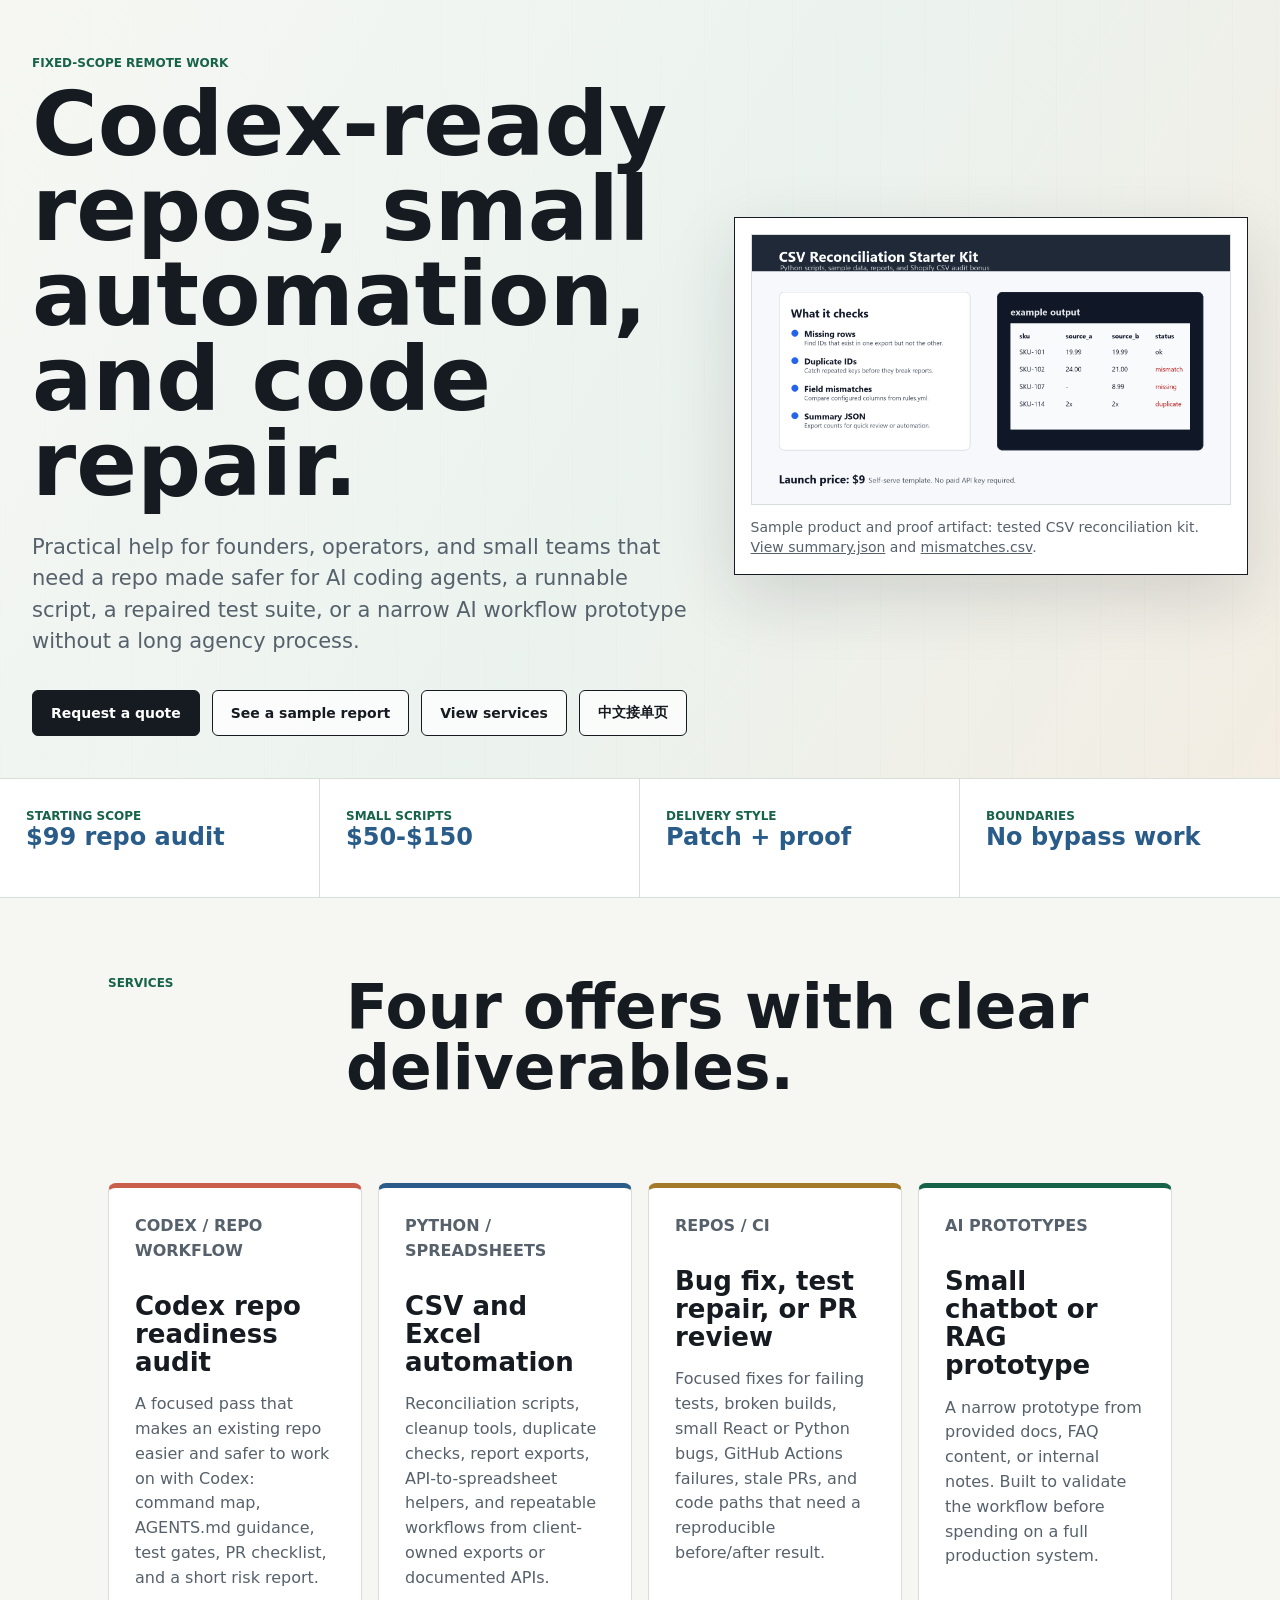
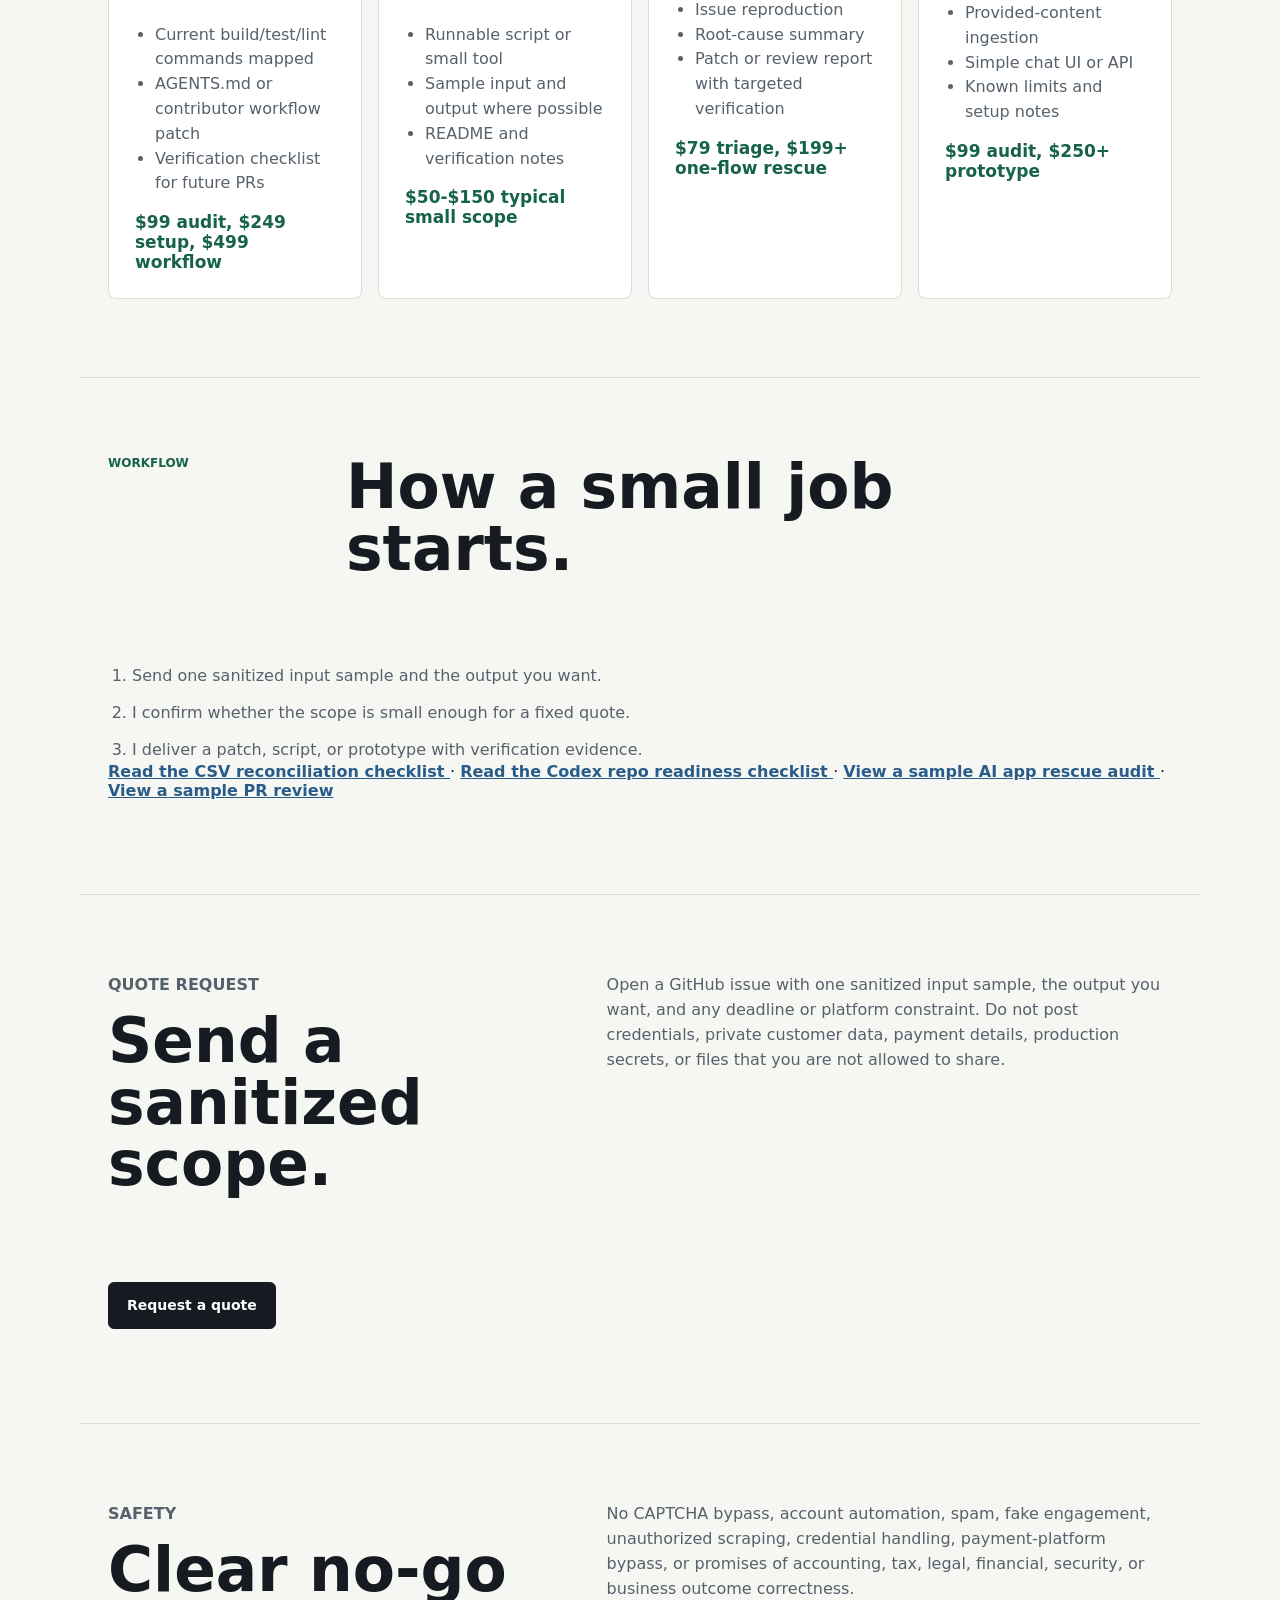
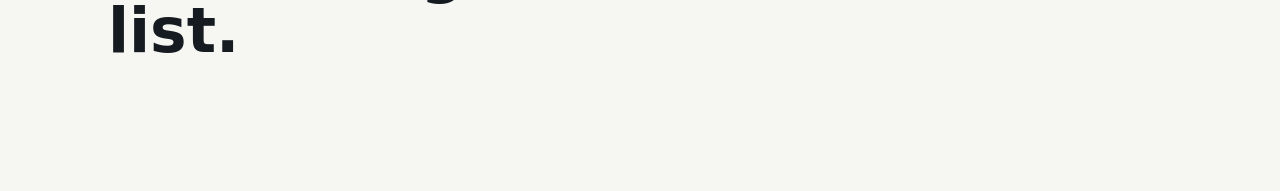
==== index.html @ 43c3c356 "Open a Chinese intake path for service leads Add a Chinese landing page that turns V2EX/Eleduck/Lear" ====
<!doctype html>
<html lang="en">
  <head>
    <meta charset="utf-8">
    <meta name="viewport" content="width=device-width, initial-scale=1">
    <title>Codex Repo Rescue, Python Automation, and Code Repair Services</title>
    <meta
      name="description"
      content="Fixed-scope Codex repo rescue, AGENTS.md setup, Python automation, bug fixes, test repair, and small AI workflow prototypes."
    >
    <meta name="robots" content="index,follow">
    <link rel="canonical" href="https://xyjk0511.github.io/codex-services-portfolio/">
    <meta property="og:title" content="Codex Repo Rescue and Code Repair Work">
    <meta property="og:description" content="Fixed-scope Codex workflow setup, CSV automation, bug fixes, test repair, and small AI workflow prototypes with clear verification evidence.">
    <meta property="og:type" content="website">
    <meta property="og:url" content="https://xyjk0511.github.io/codex-services-portfolio/">
    <meta property="og:image" content="https://xyjk0511.github.io/codex-services-portfolio/assets/csv-kit-cover-1600x900.png">
    <meta name="twitter:card" content="summary_large_image">
    <meta name="twitter:title" content="Codex Repo Rescue, Python Automation, and Code Repair Services">
    <meta name="twitter:description" content="Fixed-scope Codex workflow setup, CSV automation, bug fixes, test repair, and small AI workflow prototypes with clear verification evidence.">
    <meta name="twitter:image" content="https://xyjk0511.github.io/codex-services-portfolio/assets/csv-kit-cover-1600x900.png">
    <link rel="stylesheet" href="styles.css">
    <script type="application/ld+json">
      {
        "@context": "https://schema.org",
        "@type": "ProfessionalService",
        "name": "Codex Repo Rescue and Code Repair Work",
        "url": "https://xyjk0511.github.io/codex-services-portfolio/",
        "description": "Fixed-scope Codex repo rescue, AGENTS.md setup, Python automation, bug fixes, test repair, and small AI workflow prototypes.",
        "areaServed": "Remote",
        "sameAs": [
          "https://github.com/xyjk0511/codex-services-portfolio"
        ],
        "offers": [
          {
            "@type": "Offer",
            "name": "Codex repo readiness audit",
            "priceCurrency": "USD",
            "priceSpecification": {
              "@type": "PriceSpecification",
              "minPrice": 99,
              "maxPrice": 499,
              "priceCurrency": "USD"
            }
          },
          {
            "@type": "Offer",
            "name": "CSV and Excel automation",
            "priceCurrency": "USD",
            "priceSpecification": {
              "@type": "PriceSpecification",
              "minPrice": 50,
              "maxPrice": 150,
              "priceCurrency": "USD"
            }
          },
          {
            "@type": "Offer",
            "name": "Bug fix and test repair",
            "priceCurrency": "USD",
            "priceSpecification": {
              "@type": "PriceSpecification",
              "minPrice": 25,
              "maxPrice": 250,
              "priceCurrency": "USD"
            }
          }
        ]
      }
    </script>
  </head>
  <body>
    <main>
      <section class="hero" aria-labelledby="page-title">
        <div class="hero-copy">
          <p class="eyebrow">Fixed-scope remote work</p>
          <h1 id="page-title">Codex-ready repos, small automation, and code repair.</h1>
          <p class="lede">
            Practical help for founders, operators, and small teams that need
            a repo made safer for AI coding agents, a runnable script, a
            repaired test suite, or a narrow AI workflow prototype without a
            long agency process.
          </p>
          <div class="actions" aria-label="Primary actions">
            <a class="button primary" href="https://github.com/xyjk0511/codex-services-portfolio/issues/new?template=service-request.yml">Request a quote</a>
            <a class="button secondary" href="cases/ai-app-rescue-sample-report.html">See a sample report</a>
            <a class="button secondary" href="#services">View services</a>
            <a class="button secondary" href="zh-cn.html">中文接单页</a>
          </div>
        </div>
        <figure class="hero-proof">
          <img
            src="assets/csv-kit-cover-1600x900.png"
            alt="CSV Reconciliation Starter Kit preview"
          >
          <figcaption>
            Sample product and proof artifact: tested CSV reconciliation kit.
            <a href="csv-kit/sample-output/summary.json">View summary.json</a>
            and
            <a href="csv-kit/sample-output/mismatches.csv">mismatches.csv</a>.
          </figcaption>
        </figure>
      </section>

      <section class="proof-strip" aria-label="Working boundaries">
        <div>
          <span>Starting scope</span>
          <strong>$99 repo audit</strong>
        </div>
        <div>
          <span>Small scripts</span>
          <strong>$50-$150</strong>
        </div>
        <div>
          <span>Delivery style</span>
          <strong>Patch + proof</strong>
        </div>
        <div>
          <span>Boundaries</span>
          <strong>No bypass work</strong>
        </div>
      </section>

      <section id="services" class="service-section" aria-labelledby="services-title">
        <div class="section-heading">
          <p class="eyebrow">Services</p>
          <h2 id="services-title">Four offers with clear deliverables.</h2>
        </div>
        <div class="service-grid">
          <article class="service-card">
            <p class="tag">Codex / repo workflow</p>
            <h3>Codex repo readiness audit</h3>
            <p>
              A focused pass that makes an existing repo easier and safer to
              work on with Codex: command map, AGENTS.md guidance, test gates,
              PR checklist, and a short risk report.
            </p>
            <ul>
              <li>Current build/test/lint commands mapped</li>
              <li>AGENTS.md or contributor workflow patch</li>
              <li>Verification checklist for future PRs</li>
            </ul>
            <strong class="price">$99 audit, $249 setup, $499 workflow</strong>
          </article>

          <article class="service-card">
            <p class="tag">Python / spreadsheets</p>
            <h3>CSV and Excel automation</h3>
            <p>
              Reconciliation scripts, cleanup tools, duplicate checks, report
              exports, API-to-spreadsheet helpers, and repeatable workflows from
              client-owned exports or documented APIs.
            </p>
            <ul>
              <li>Runnable script or small tool</li>
              <li>Sample input and output where possible</li>
              <li>README and verification notes</li>
            </ul>
            <strong class="price">$50-$150 typical small scope</strong>
          </article>

          <article class="service-card">
            <p class="tag">Repos / CI</p>
            <h3>Bug fix, test repair, or PR review</h3>
            <p>
              Focused fixes for failing tests, broken builds, small React or
              Python bugs, GitHub Actions failures, stale PRs, and code paths
              that need a reproducible before/after result.
            </p>
            <ul>
              <li>Issue reproduction</li>
              <li>Root-cause summary</li>
              <li>Patch or review report with targeted verification</li>
            </ul>
            <strong class="price">$79 triage, $199+ one-flow rescue</strong>
          </article>

          <article class="service-card">
            <p class="tag">AI prototypes</p>
            <h3>Small chatbot or RAG prototype</h3>
            <p>
              A narrow prototype from provided docs, FAQ content, or internal
              notes. Built to validate the workflow before spending on a full
              production system.
            </p>
            <ul>
              <li>Provided-content ingestion</li>
              <li>Simple chat UI or API</li>
              <li>Known limits and setup notes</li>
            </ul>
            <strong class="price">$99 audit, $250+ prototype</strong>
          </article>
        </div>
      </section>

      <section class="workflow" aria-labelledby="workflow-title">
        <div class="section-heading">
          <p class="eyebrow">Workflow</p>
          <h2 id="workflow-title">How a small job starts.</h2>
        </div>
        <ol>
          <li>Send one sanitized input sample and the output you want.</li>
          <li>I confirm whether the scope is small enough for a fixed quote.</li>
          <li>I deliver a patch, script, or prototype with verification evidence.</li>
        </ol>
        <p>
          <a class="text-link" href="guides/csv-reconciliation-checklist.html">
            Read the CSV reconciliation checklist
          </a>
          <span aria-hidden="true"> · </span>
          <a class="text-link" href="guides/codex-repo-readiness-checklist.html">
            Read the Codex repo readiness checklist
          </a>
          <span aria-hidden="true"> · </span>
          <a class="text-link" href="cases/ai-app-rescue-sample-report.html">
            View a sample AI app rescue audit
          </a>
          <span aria-hidden="true"> · </span>
          <a class="text-link" href="cases/pr-review-sample.html">
            View a sample PR review
          </a>
        </p>
      </section>

      <section class="boundaries" aria-labelledby="quote-title">
        <div>
          <p class="eyebrow">Quote request</p>
          <h2 id="quote-title">Send a sanitized scope.</h2>
        </div>
        <p>
          Open a GitHub issue with one sanitized input sample, the output you
          want, and any deadline or platform constraint. Do not post credentials,
          private customer data, payment details, production secrets, or files
          that you are not allowed to share.
        </p>
        <p>
          <a class="button primary" href="https://github.com/xyjk0511/codex-services-portfolio/issues/new?template=service-request.yml">Request a quote</a>
        </p>
      </section>

      <section class="boundaries" aria-labelledby="boundaries-title">
        <div>
          <p class="eyebrow">Safety</p>
          <h2 id="boundaries-title">Clear no-go list.</h2>
        </div>
        <p>
          No CAPTCHA bypass, account automation, spam, fake engagement,
          unauthorized scraping, credential handling, payment-platform bypass,
          or promises of accounting, tax, legal, financial, security, or
          business outcome correctness.
        </p>
      </section>
    </main>
  </body>
</html>
---- styles.css ----
:root {
  color-scheme: light;
  --ink: #151b20;
  --muted: #56616b;
  --paper: #f6f7f3;
  --panel: #ffffff;
  --line: #d8ded9;
  --green: #17634a;
  --blue: #295c89;
  --coral: #c95f4a;
  --gold: #a47a28;
  --shadow: 0 22px 64px rgba(21, 27, 32, 0.14);
}

* {
  box-sizing: border-box;
}

html {
  background: var(--paper);
  color: var(--ink);
  font-family: Inter, ui-sans-serif, system-ui, -apple-system, BlinkMacSystemFont, "Segoe UI", sans-serif;
}

body {
  margin: 0;
}

a {
  color: inherit;
}

main {
  min-height: 100vh;
}

.hero {
  min-height: 82vh;
  display: grid;
  grid-template-columns: minmax(0, 1fr) minmax(320px, 0.78fr);
  gap: 42px;
  align-items: center;
  padding: 56px 32px 42px;
  background:
    linear-gradient(120deg, rgba(246, 247, 243, 0.98), rgba(233, 242, 238, 0.82) 52%, rgba(241, 231, 217, 0.64)),
    repeating-linear-gradient(90deg, rgba(21, 27, 32, 0.05) 0 1px, transparent 1px 44px);
  border-bottom: 1px solid var(--line);
}

.hero-copy,
.hero-proof,
.service-section,
.workflow,
.boundaries {
  width: min(1120px, 100%);
}

.eyebrow,
.tag,
.proof-strip span {
  margin: 0 0 12px;
  color: var(--green);
  font-size: 12px;
  font-weight: 700;
  letter-spacing: 0;
  text-transform: uppercase;
}

h1,
h2,
h3,
p {
  margin-top: 0;
}

h1 {
  max-width: 820px;
  margin-bottom: 24px;
  font-size: clamp(48px, 7vw, 96px);
  line-height: 0.95;
  letter-spacing: 0;
}

.lede {
  max-width: 740px;
  color: var(--muted);
  font-size: 21px;
  line-height: 1.5;
}

.actions {
  display: flex;
  flex-wrap: wrap;
  gap: 12px;
  margin-top: 32px;
}

.button {
  min-height: 46px;
  display: inline-flex;
  align-items: center;
  justify-content: center;
  padding: 12px 18px;
  border: 1px solid var(--ink);
  border-radius: 6px;
  font-size: 14px;
  font-weight: 700;
  text-decoration: none;
}

.button.primary {
  background: var(--ink);
  color: #fff;
}

.button.secondary {
  background: rgba(255, 255, 255, 0.76);
}

.hero-proof {
  margin: 0;
  padding: 16px;
  background: var(--panel);
  border: 1px solid var(--ink);
  box-shadow: var(--shadow);
}

.hero-proof img {
  width: 100%;
  display: block;
  border: 1px solid var(--line);
}

.hero-proof figcaption {
  margin-top: 12px;
  color: var(--muted);
  font-size: 14px;
  line-height: 1.45;
}

.proof-strip {
  display: grid;
  grid-template-columns: repeat(4, 1fr);
  border-bottom: 1px solid var(--line);
  background: var(--panel);
}

.proof-strip div {
  min-height: 118px;
  padding: 26px;
  border-right: 1px solid var(--line);
}

.proof-strip div:last-child {
  border-right: 0;
}

.proof-strip strong {
  display: block;
  color: var(--blue);
  font-size: 24px;
  line-height: 1.1;
}

.service-section,
.workflow,
.boundaries {
  margin: 0 auto;
  padding: 78px 28px;
}

.section-heading {
  display: grid;
  grid-template-columns: 210px minmax(0, 1fr);
  gap: 28px;
  align-items: start;
  margin-bottom: 34px;
}

h2 {
  max-width: 760px;
  font-size: clamp(34px, 4.8vw, 62px);
  line-height: 1;
  letter-spacing: 0;
}

.service-grid {
  display: grid;
  grid-template-columns: repeat(4, 1fr);
  gap: 16px;
}

.service-card {
  min-height: 430px;
  display: grid;
  align-content: start;
  gap: 16px;
  padding: 26px;
  background: var(--panel);
  border: 1px solid var(--line);
  border-top: 5px solid var(--coral);
  border-radius: 8px;
}

.service-card:nth-child(2) {
  border-top-color: var(--blue);
}

.service-card:nth-child(3) {
  border-top-color: var(--gold);
}

.service-card:nth-child(4) {
  border-top-color: var(--green);
}

.service-card h3 {
  margin-bottom: 0;
  font-size: 26px;
  line-height: 1.08;
}

.service-card p,
.boundaries p,
.workflow li {
  color: var(--muted);
  font-size: 16px;
  line-height: 1.55;
}

.service-card ul {
  margin: 0;
  padding-left: 20px;
  color: var(--muted);
  line-height: 1.55;
}

.price {
  align-self: end;
  color: var(--green);
  font-size: 17px;
}

.workflow {
  border-top: 1px solid var(--line);
}

.workflow ol {
  margin: 0;
  padding-left: 24px;
}

.workflow li + li {
  margin-top: 12px;
}

.text-link {
  color: var(--blue);
  font-weight: 700;
}

.boundaries {
  display: grid;
  grid-template-columns: 0.9fr 1.1fr;
  gap: 36px;
  border-top: 1px solid var(--line);
}

.article-page {
  width: min(880px, 100%);
  margin: 0 auto;
  padding: 64px 28px 82px;
}

.article-page h1 {
  max-width: 860px;
  margin: 18px 0 24px;
  font-size: clamp(44px, 6vw, 78px);
}

.article-page section {
  padding: 38px 0;
  border-top: 1px solid var(--line);
}

.article-page h2 {
  max-width: 760px;
  font-size: clamp(28px, 3.6vw, 46px);
}

.article-page p,
.article-list {
  color: var(--muted);
  font-size: 17px;
  line-height: 1.6;
}

.article-list {
  margin: 0;
  padding-left: 22px;
}

.article-page pre {
  overflow-x: auto;
  padding: 22px;
  background: var(--ink);
  color: #fff;
  border-radius: 8px;
  line-height: 1.55;
}

.article-cta {
  display: flex;
  flex-wrap: wrap;
  gap: 14px;
  align-items: center;
}

.article-cta h2,
.article-cta p {
  width: 100%;
}

.report-grid {
  display: grid;
  grid-template-columns: repeat(2, 1fr);
  gap: 14px;
  margin: 0;
}

.report-grid div,
.finding-list article {
  padding: 22px;
  background: var(--panel);
  border: 1px solid var(--line);
  border-radius: 8px;
}

.report-grid dt {
  margin-bottom: 8px;
  color: var(--green);
  font-size: 12px;
  font-weight: 700;
  letter-spacing: 0;
  text-transform: uppercase;
}

.report-grid dd {
  margin: 0;
  color: var(--muted);
  font-size: 16px;
  line-height: 1.5;
}

.finding-list {
  display: grid;
  gap: 14px;
}

.finding-list h3 {
  margin-bottom: 10px;
  font-size: 24px;
  line-height: 1.12;
}

.severity {
  display: inline-flex;
  margin-bottom: 12px;
  padding: 5px 9px;
  border-radius: 6px;
  color: #fff;
  font-size: 12px;
  font-weight: 700;
  text-transform: uppercase;
}

.severity.high {
  background: var(--coral);
}

.severity.medium {
  background: var(--gold);
}

@media (max-width: 860px) {
  .hero,
  .section-heading,
  .boundaries {
    grid-template-columns: 1fr;
  }

  .hero {
    min-height: auto;
    padding: 34px 18px;
  }

  h1 {
    font-size: clamp(44px, 16vw, 68px);
  }

  .proof-strip,
  .service-grid,
  .report-grid {
    grid-template-columns: 1fr;
  }

  .proof-strip div {
    border-right: 0;
    border-bottom: 1px solid var(--line);
  }

  .service-section,
  .workflow,
  .boundaries {
    padding: 54px 18px;
  }
}
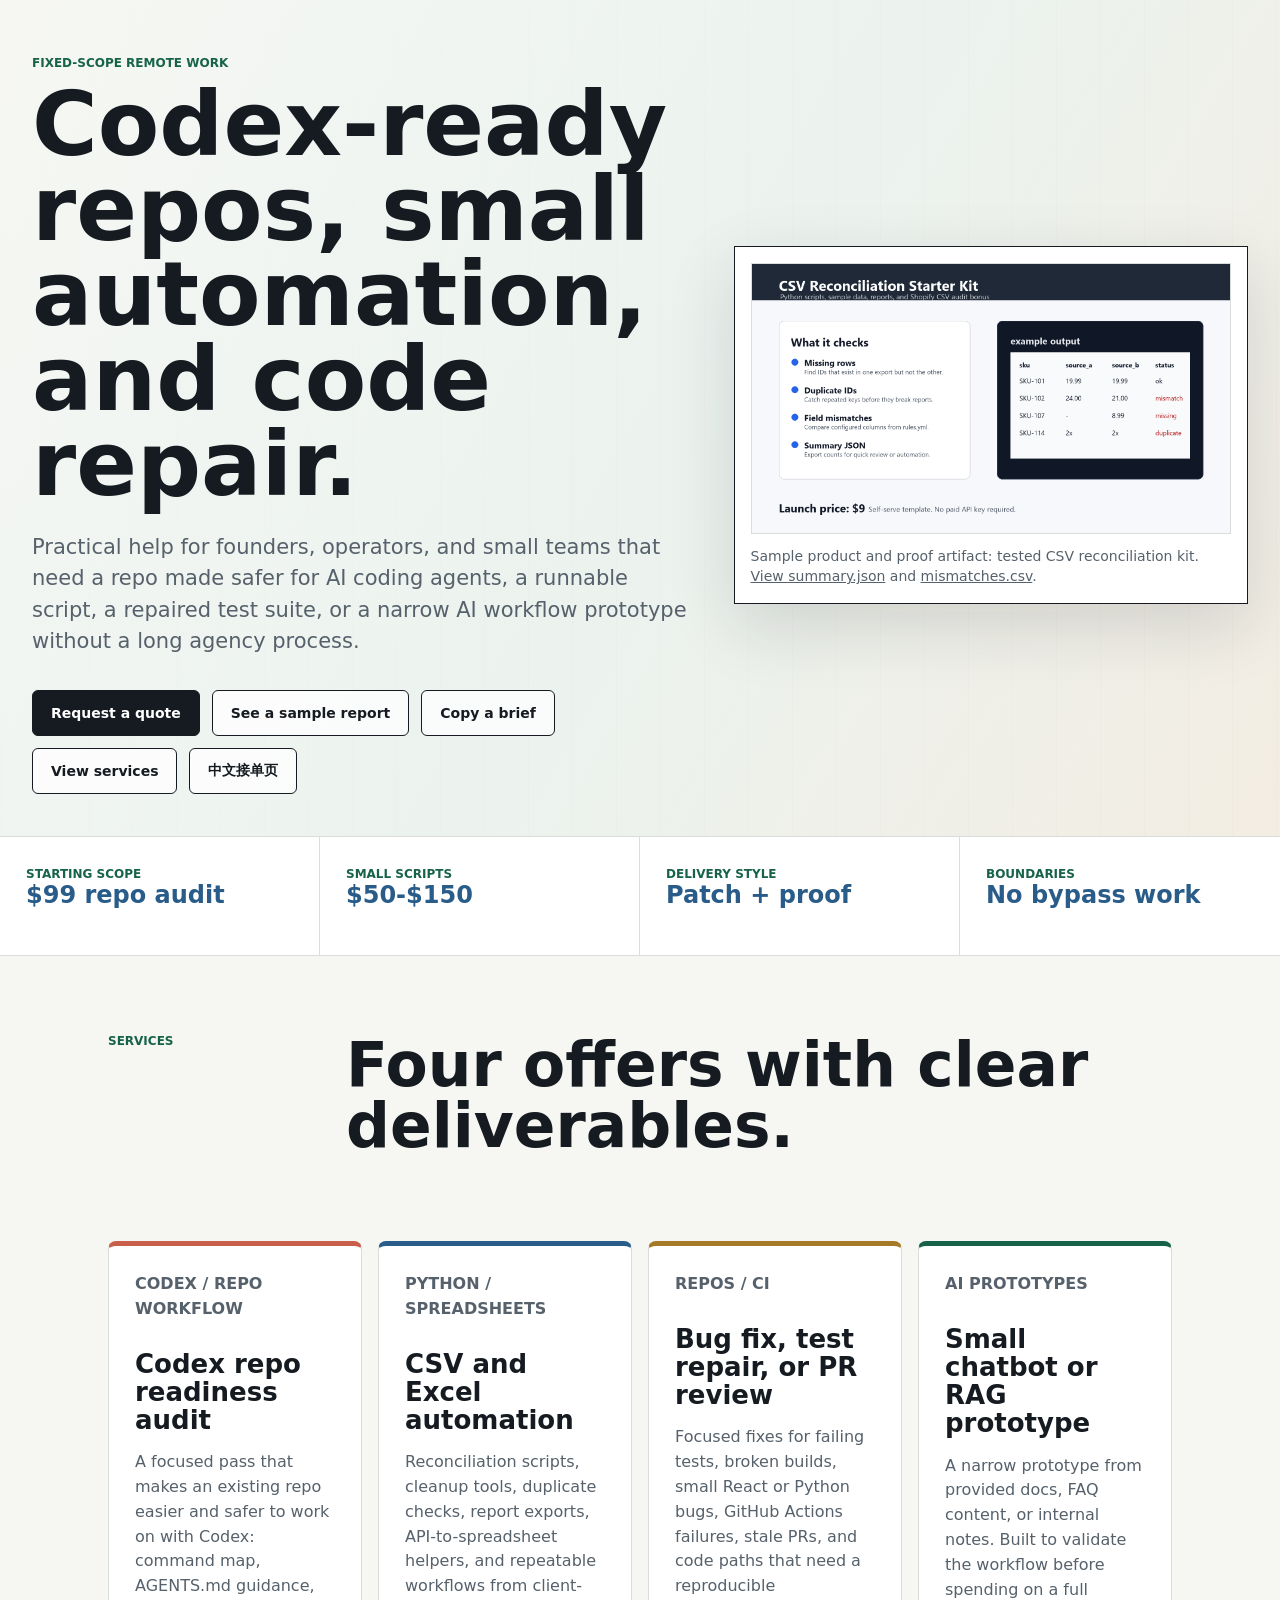
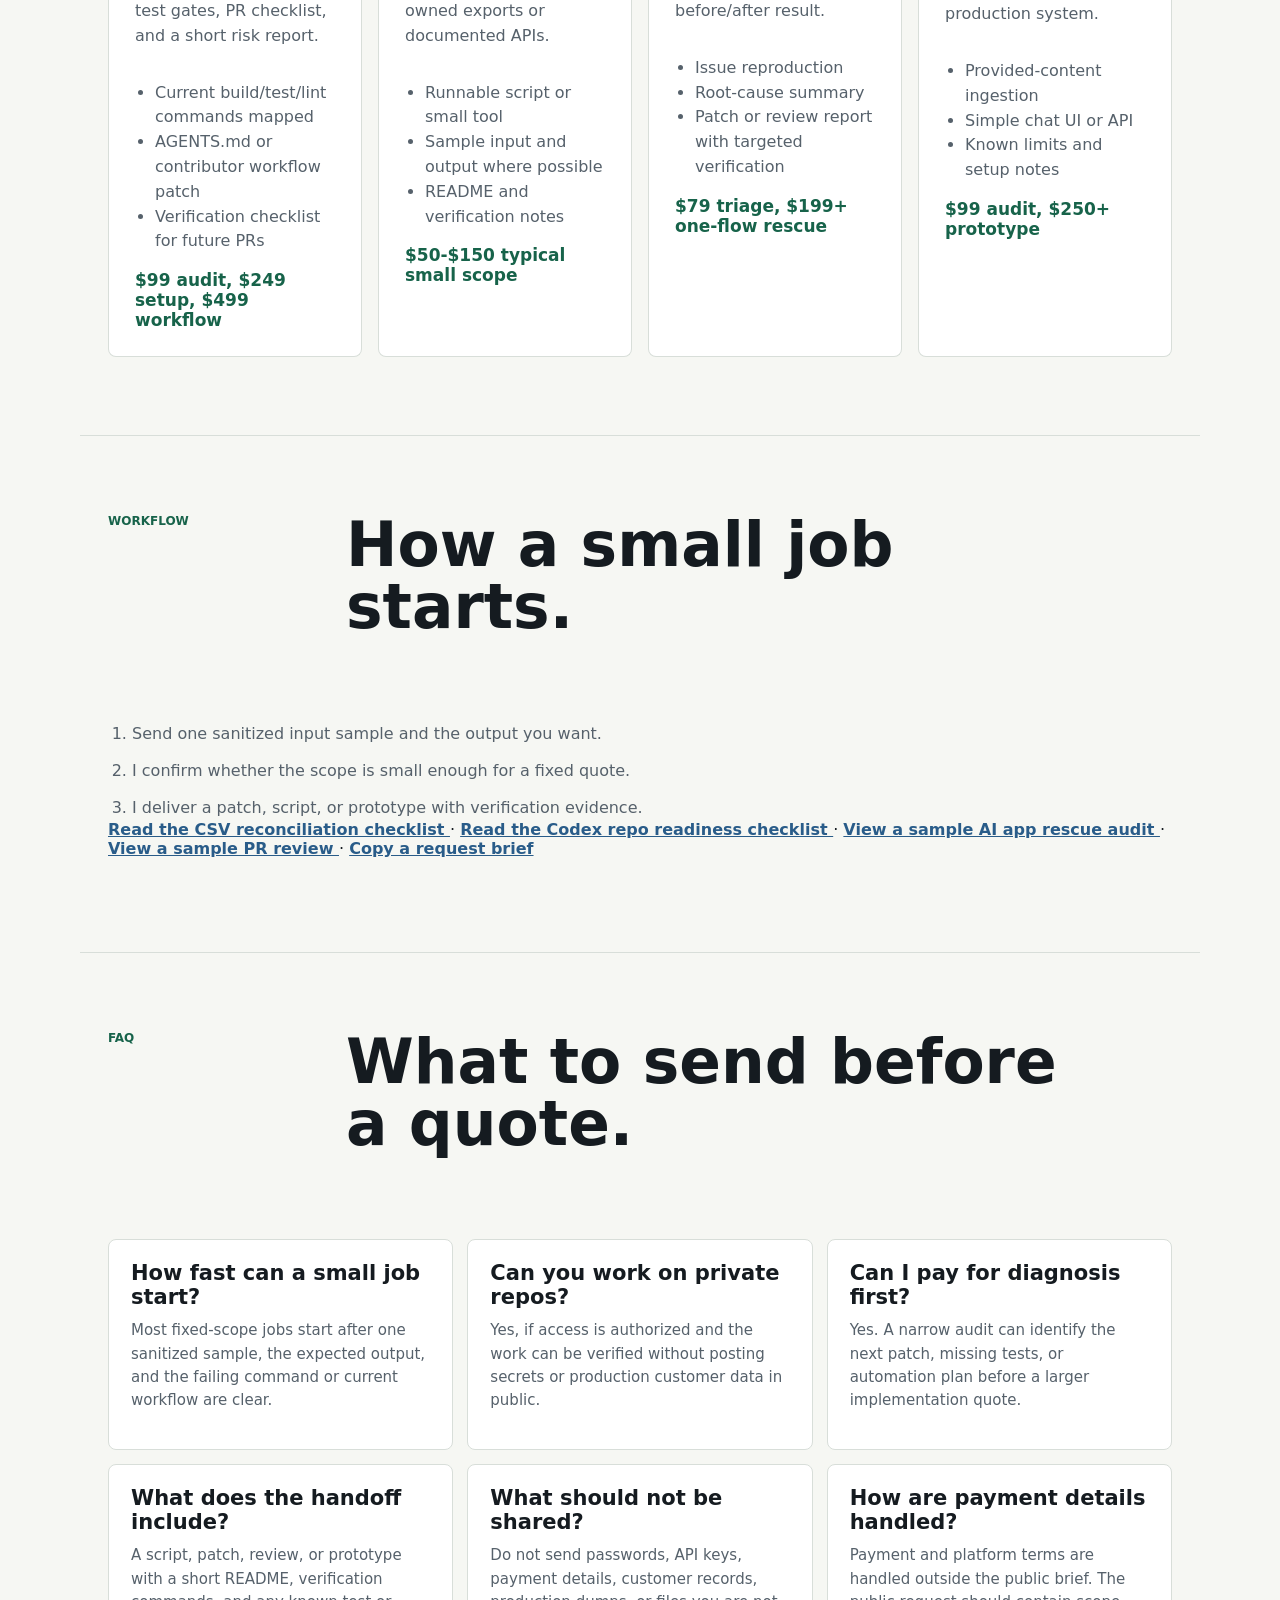
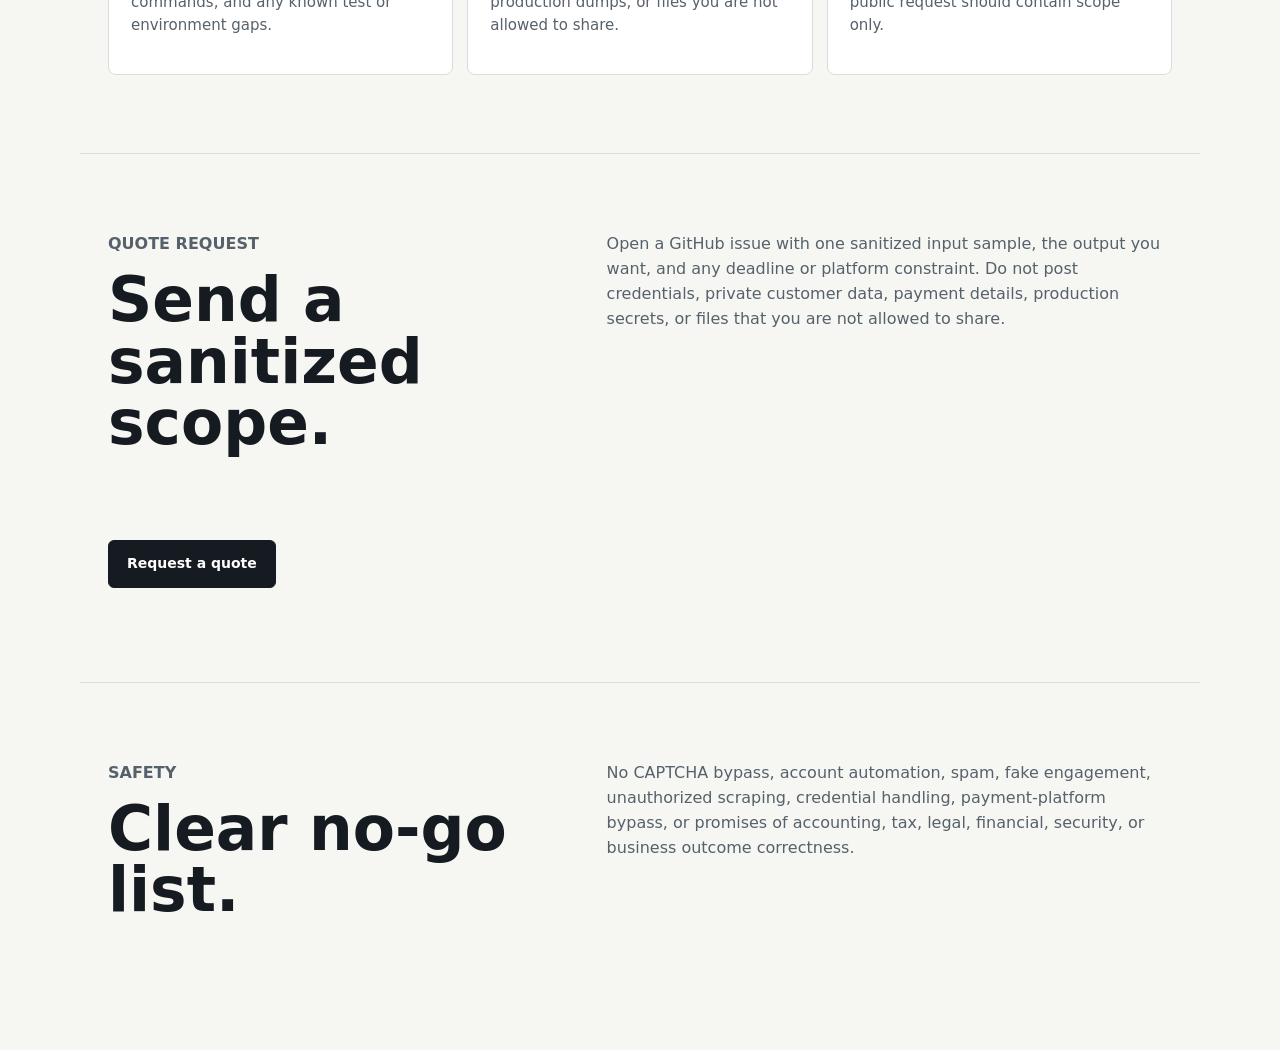
==== commit 6252cf81: "Reduce quote friction with briefs and FAQ Constraint: public intake must stay sanitized and structur" ====
--- a/index.html
+++ b/index.html
@@ -84,6 +84,7 @@
           <div class="actions" aria-label="Primary actions">
             <a class="button primary" href="https://github.com/xyjk0511/codex-services-portfolio/issues/new?template=service-request.yml">Request a quote</a>
             <a class="button secondary" href="cases/ai-app-rescue-sample-report.html">See a sample report</a>
+            <a class="button secondary" href="examples/request-briefs.html">Copy a brief</a>
             <a class="button secondary" href="#services">View services</a>
             <a class="button secondary" href="zh-cn.html">中文接单页</a>
           </div>
@@ -219,7 +220,44 @@
           <a class="text-link" href="cases/pr-review-sample.html">
             View a sample PR review
           </a>
-        </p>
+          <span aria-hidden="true"> · </span>
+          <a class="text-link" href="examples/request-briefs.html">
+            Copy a request brief
+          </a>
+        </p>
+      </section>
+
+      <section class="faq-section" aria-labelledby="faq-title">
+        <div class="section-heading">
+          <p class="eyebrow">FAQ</p>
+          <h2 id="faq-title">What to send before a quote.</h2>
+        </div>
+        <div class="faq-grid">
+          <article>
+            <h3>How fast can a small job start?</h3>
+            <p>Most fixed-scope jobs start after one sanitized sample, the expected output, and the failing command or current workflow are clear.</p>
+          </article>
+          <article>
+            <h3>Can you work on private repos?</h3>
+            <p>Yes, if access is authorized and the work can be verified without posting secrets or production customer data in public.</p>
+          </article>
+          <article>
+            <h3>Can I pay for diagnosis first?</h3>
+            <p>Yes. A narrow audit can identify the next patch, missing tests, or automation plan before a larger implementation quote.</p>
+          </article>
+          <article>
+            <h3>What does the handoff include?</h3>
+            <p>A script, patch, review, or prototype with a short README, verification commands, and any known test or environment gaps.</p>
+          </article>
+          <article>
+            <h3>What should not be shared?</h3>
+            <p>Do not send passwords, API keys, payment details, customer records, production dumps, or files you are not allowed to share.</p>
+          </article>
+          <article>
+            <h3>How are payment details handled?</h3>
+            <p>Payment and platform terms are handled outside the public brief. The public request should contain scope only.</p>
+          </article>
+        </div>
       </section>
 
       <section class="boundaries" aria-labelledby="quote-title">
--- a/styles.css
+++ b/styles.css
@@ -259,6 +259,39 @@
   font-weight: 700;
 }
 
+.faq-section {
+  width: min(1120px, 100%);
+  margin: 0 auto;
+  padding: 78px 28px;
+  border-top: 1px solid var(--line);
+}
+
+.faq-grid {
+  display: grid;
+  grid-template-columns: repeat(3, 1fr);
+  gap: 14px;
+}
+
+.faq-grid article {
+  min-height: 190px;
+  padding: 22px;
+  background: var(--panel);
+  border: 1px solid var(--line);
+  border-radius: 8px;
+}
+
+.faq-grid h3 {
+  margin-bottom: 10px;
+  font-size: 21px;
+  line-height: 1.12;
+}
+
+.faq-grid p {
+  color: var(--muted);
+  font-size: 15px;
+  line-height: 1.55;
+}
+
 .boundaries {
   display: grid;
   grid-template-columns: 0.9fr 1.1fr;
@@ -400,6 +433,7 @@
 
   .proof-strip,
   .service-grid,
+  .faq-grid,
   .report-grid {
     grid-template-columns: 1fr;
   }
@@ -411,6 +445,7 @@
 
   .service-section,
   .workflow,
+  .faq-section,
   .boundaries {
     padding: 54px 18px;
   }
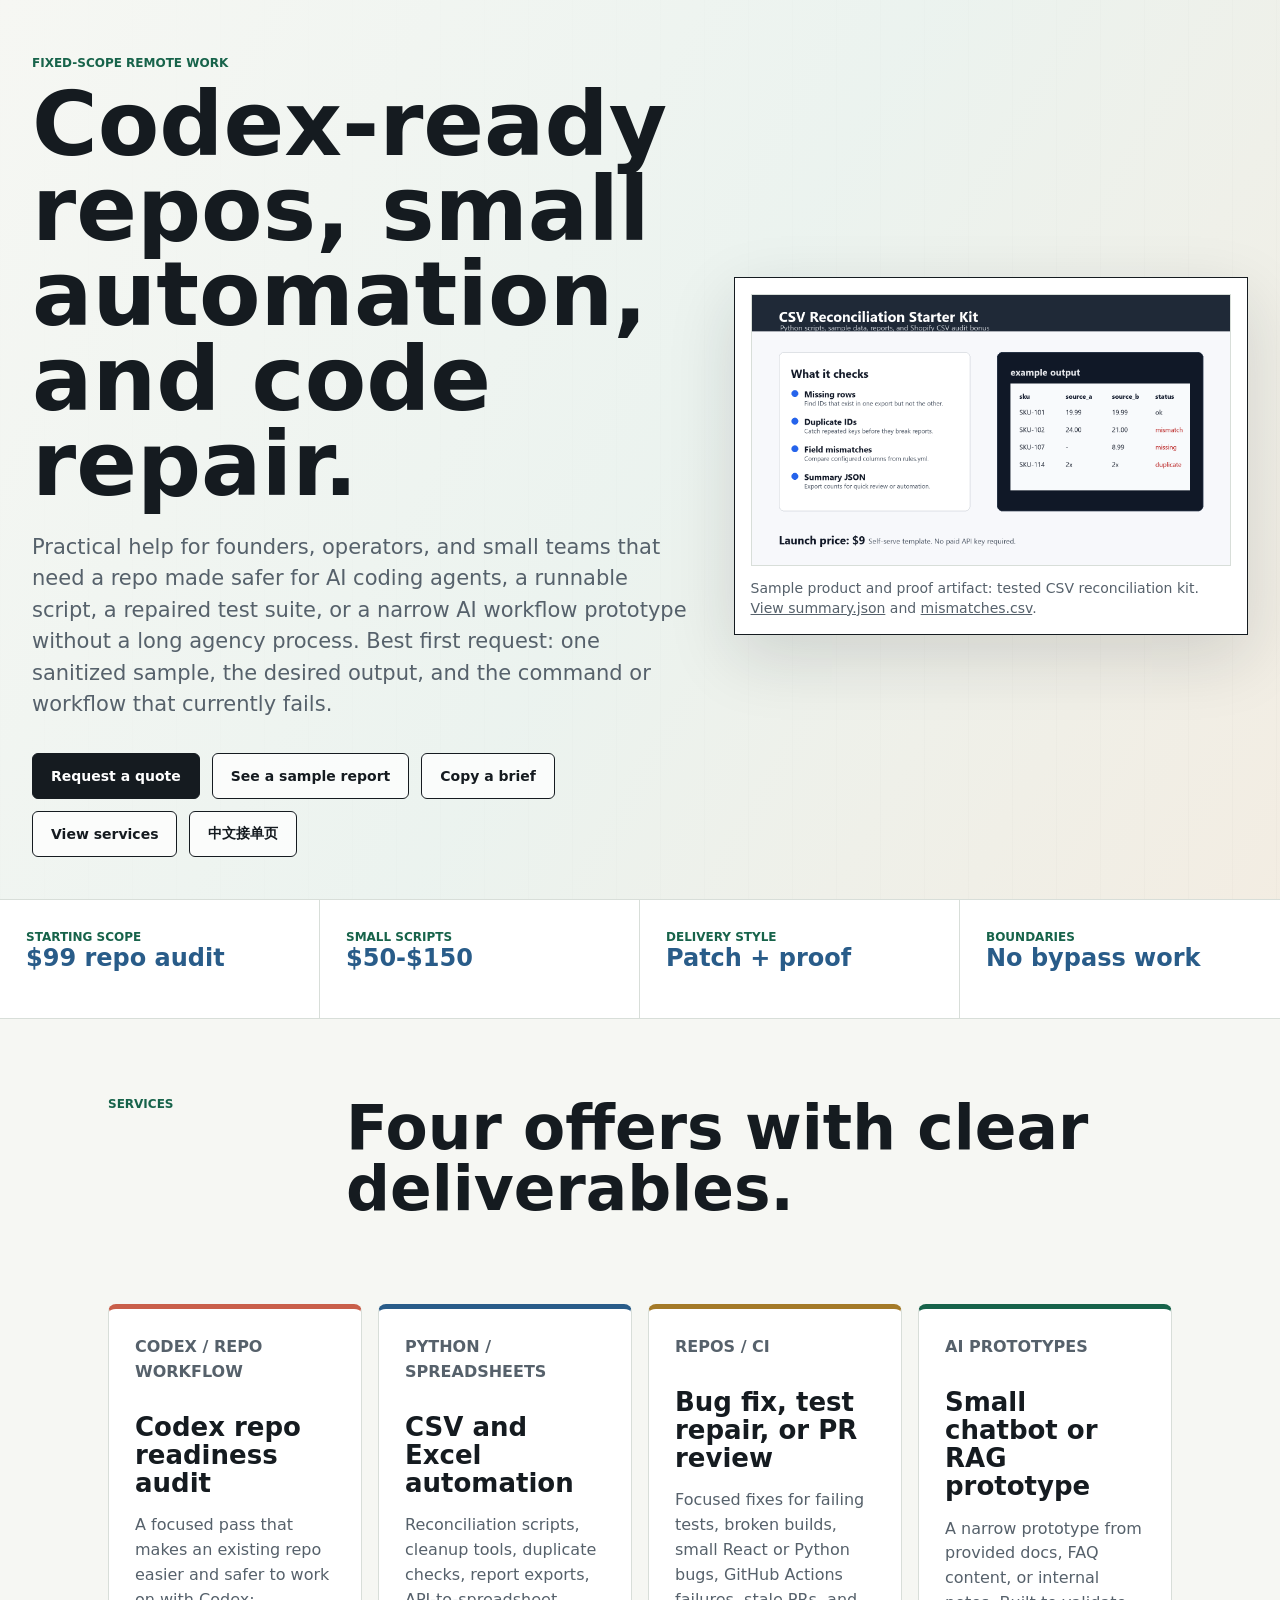
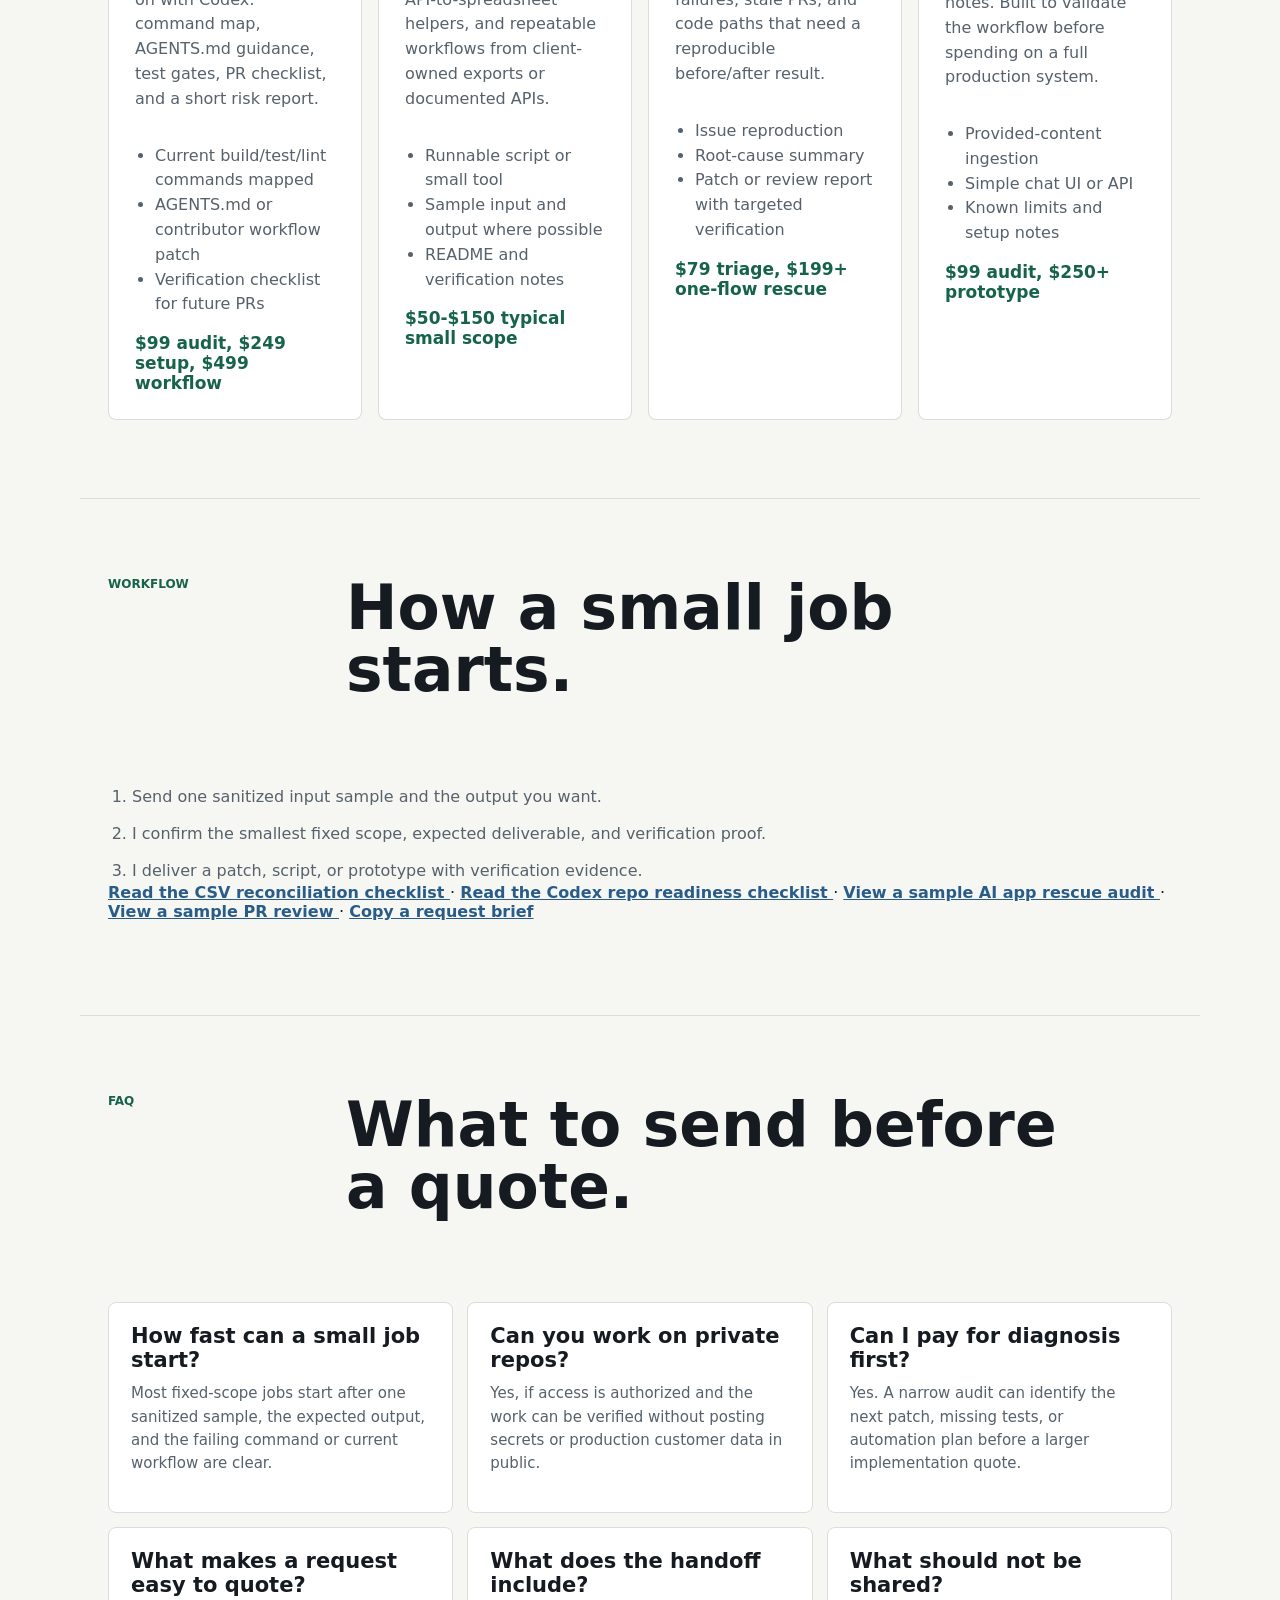
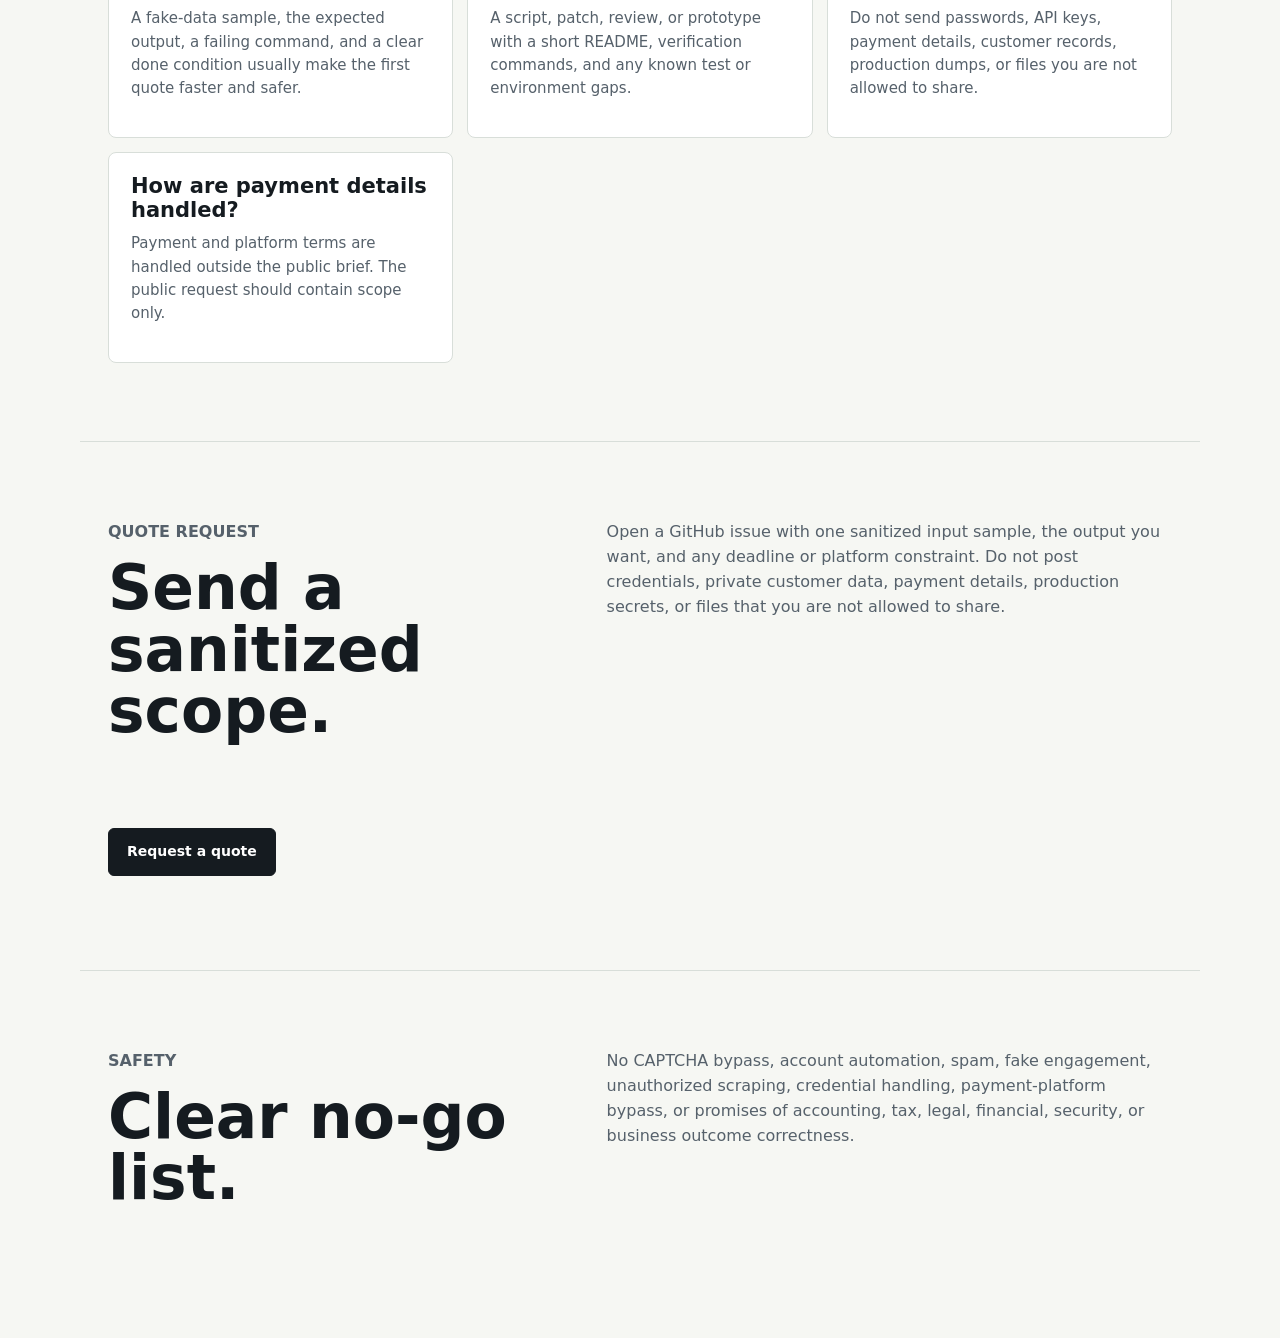
==== commit 1965e809: "Reduce buyer ambiguity before quotes Constraint: Public portfolio must not expose private phone, pri" ====
--- a/index.html
+++ b/index.html
@@ -79,7 +79,8 @@
             Practical help for founders, operators, and small teams that need
             a repo made safer for AI coding agents, a runnable script, a
             repaired test suite, or a narrow AI workflow prototype without a
-            long agency process.
+            long agency process. Best first request: one sanitized sample, the
+            desired output, and the command or workflow that currently fails.
           </p>
           <div class="actions" aria-label="Primary actions">
             <a class="button primary" href="https://github.com/xyjk0511/codex-services-portfolio/issues/new?template=service-request.yml">Request a quote</a>
@@ -201,7 +202,7 @@
         </div>
         <ol>
           <li>Send one sanitized input sample and the output you want.</li>
-          <li>I confirm whether the scope is small enough for a fixed quote.</li>
+          <li>I confirm the smallest fixed scope, expected deliverable, and verification proof.</li>
           <li>I deliver a patch, script, or prototype with verification evidence.</li>
         </ol>
         <p>
@@ -246,6 +247,10 @@
             <p>Yes. A narrow audit can identify the next patch, missing tests, or automation plan before a larger implementation quote.</p>
           </article>
           <article>
+            <h3>What makes a request easy to quote?</h3>
+            <p>A fake-data sample, the expected output, a failing command, and a clear done condition usually make the first quote faster and safer.</p>
+          </article>
+          <article>
             <h3>What does the handoff include?</h3>
             <p>A script, patch, review, or prototype with a short README, verification commands, and any known test or environment gaps.</p>
           </article>
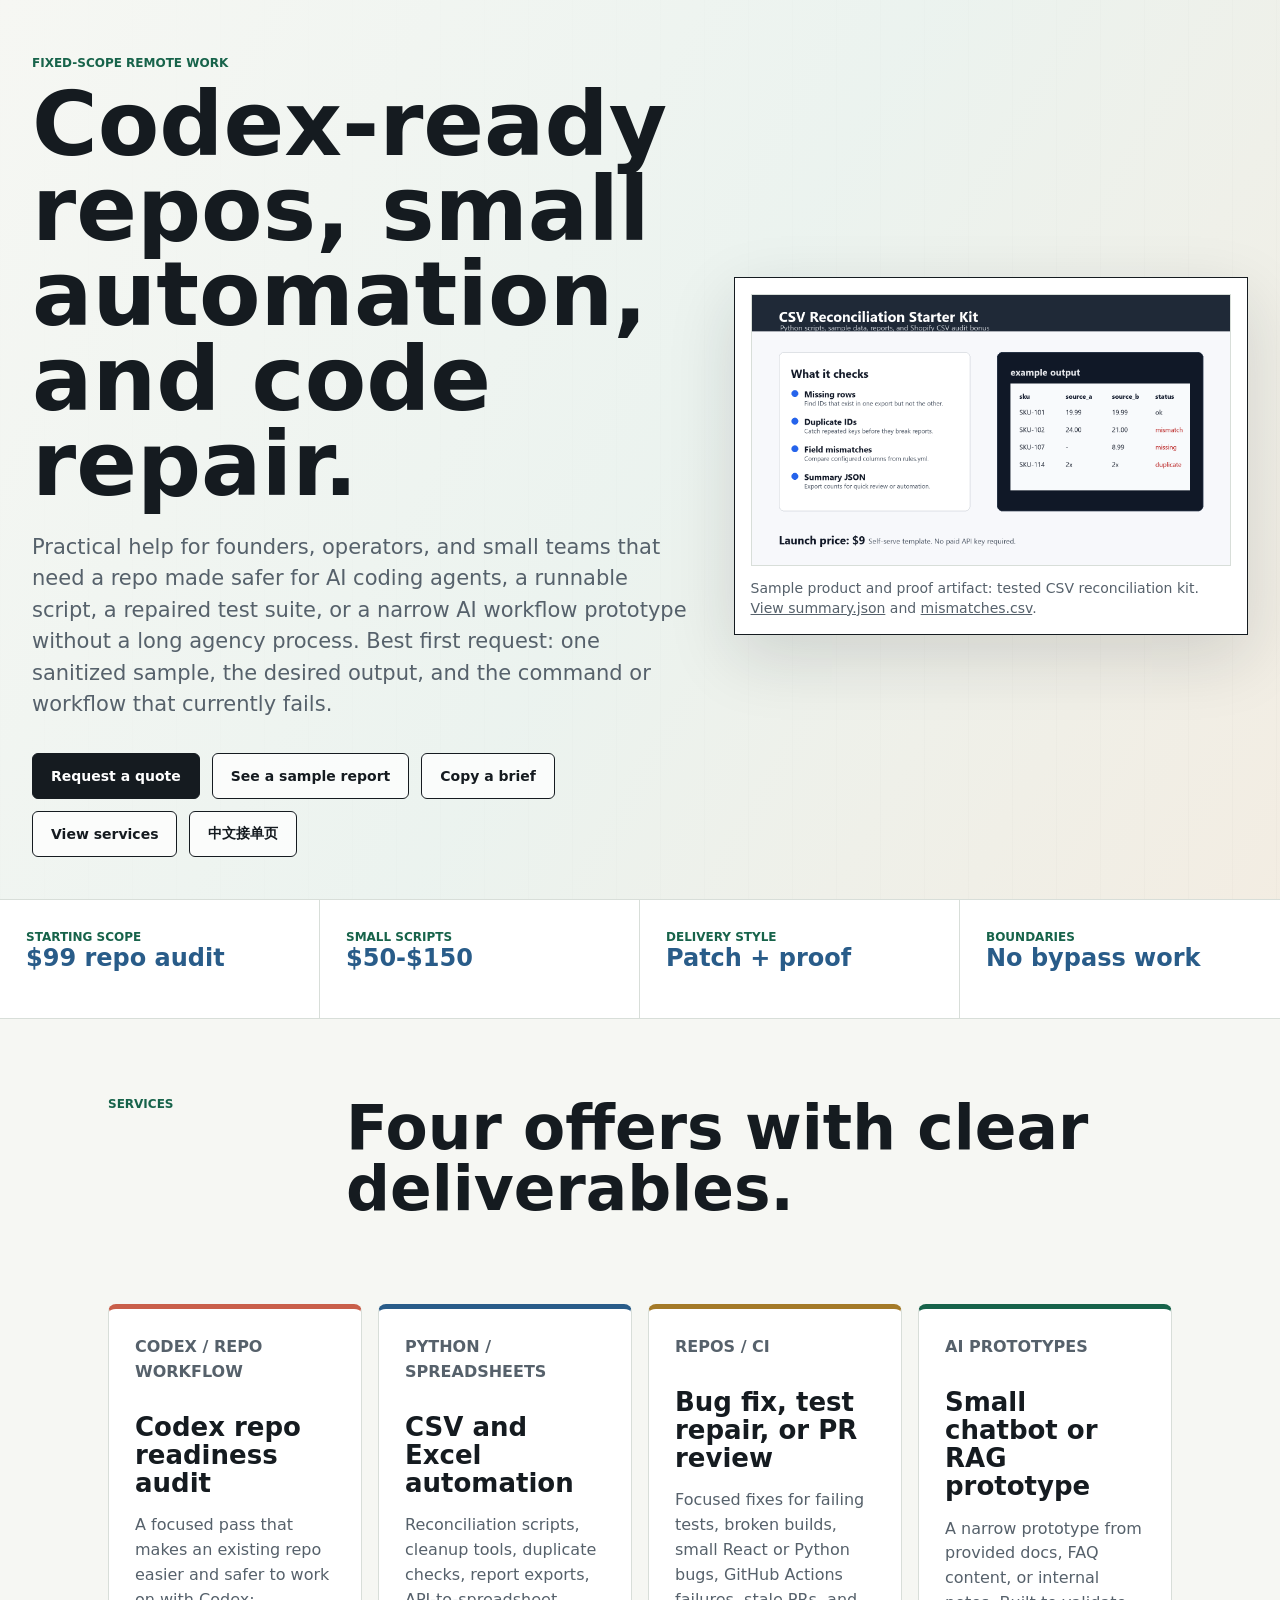
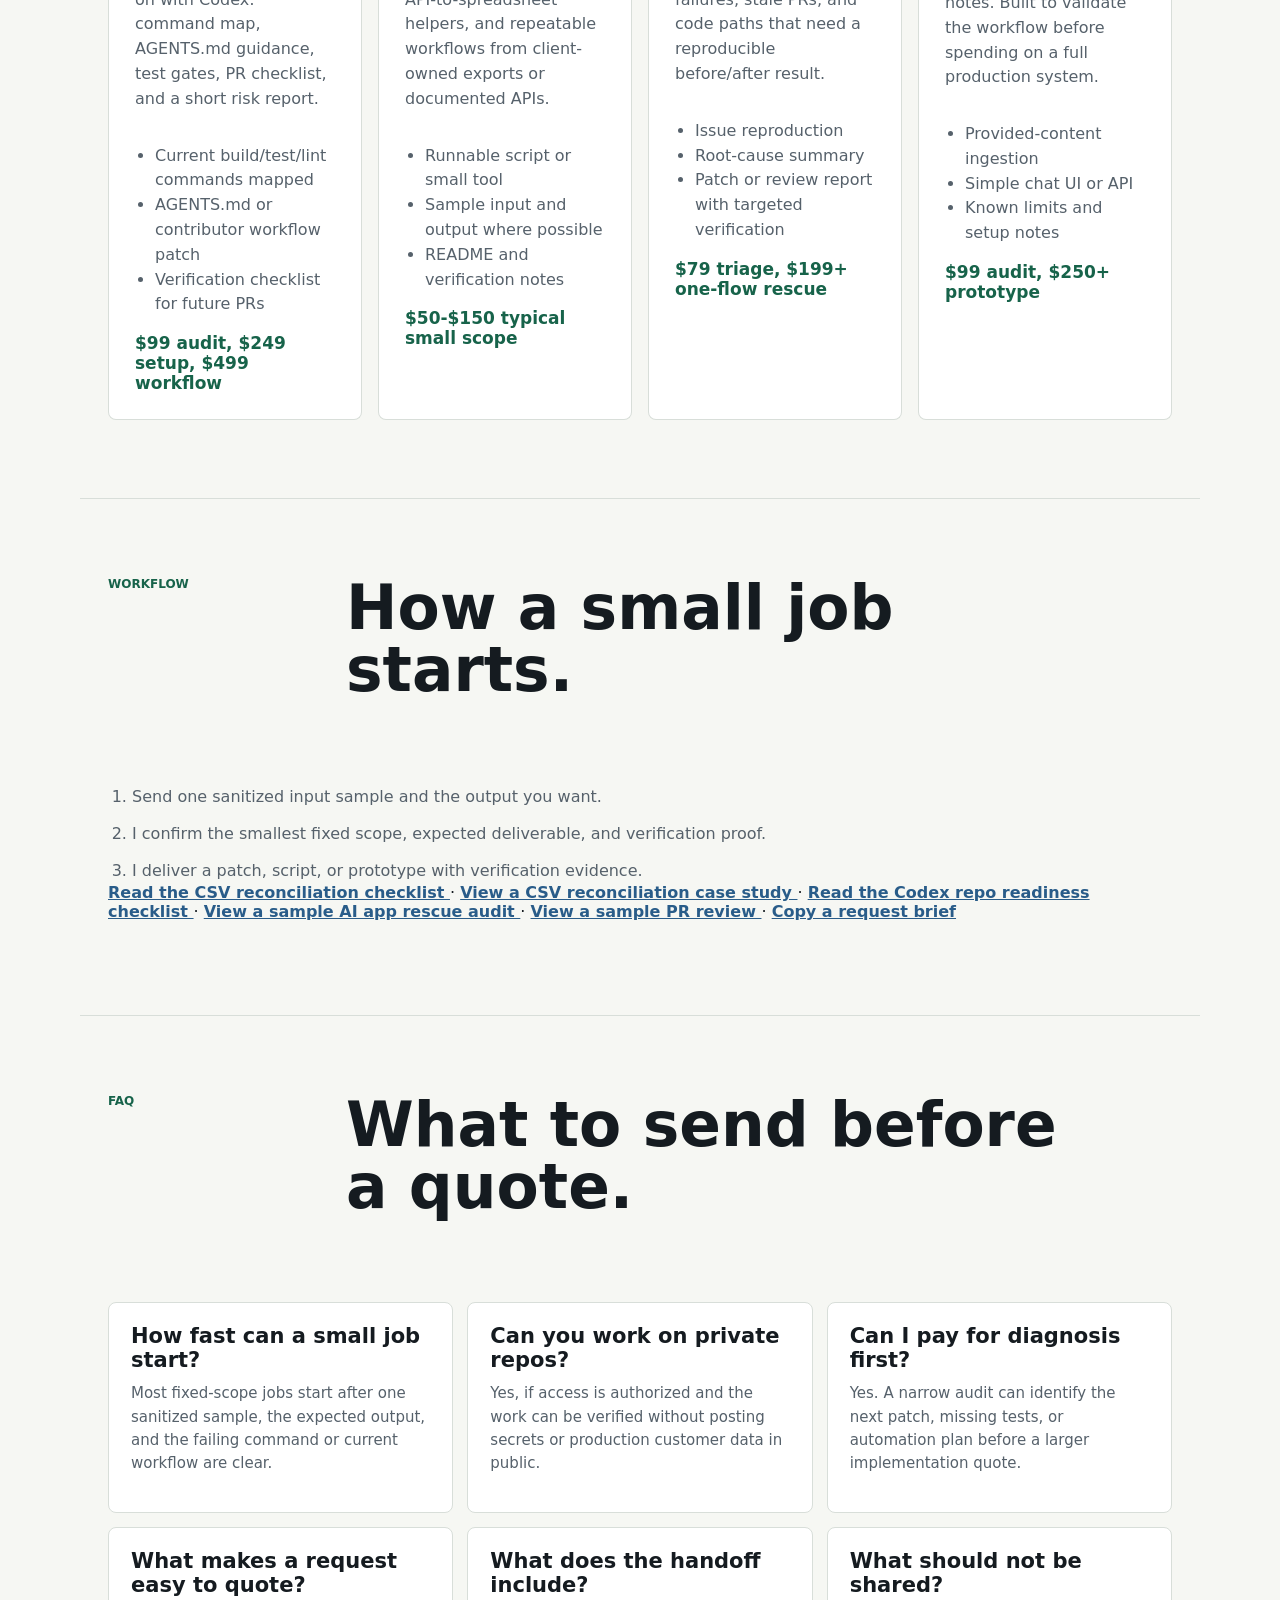
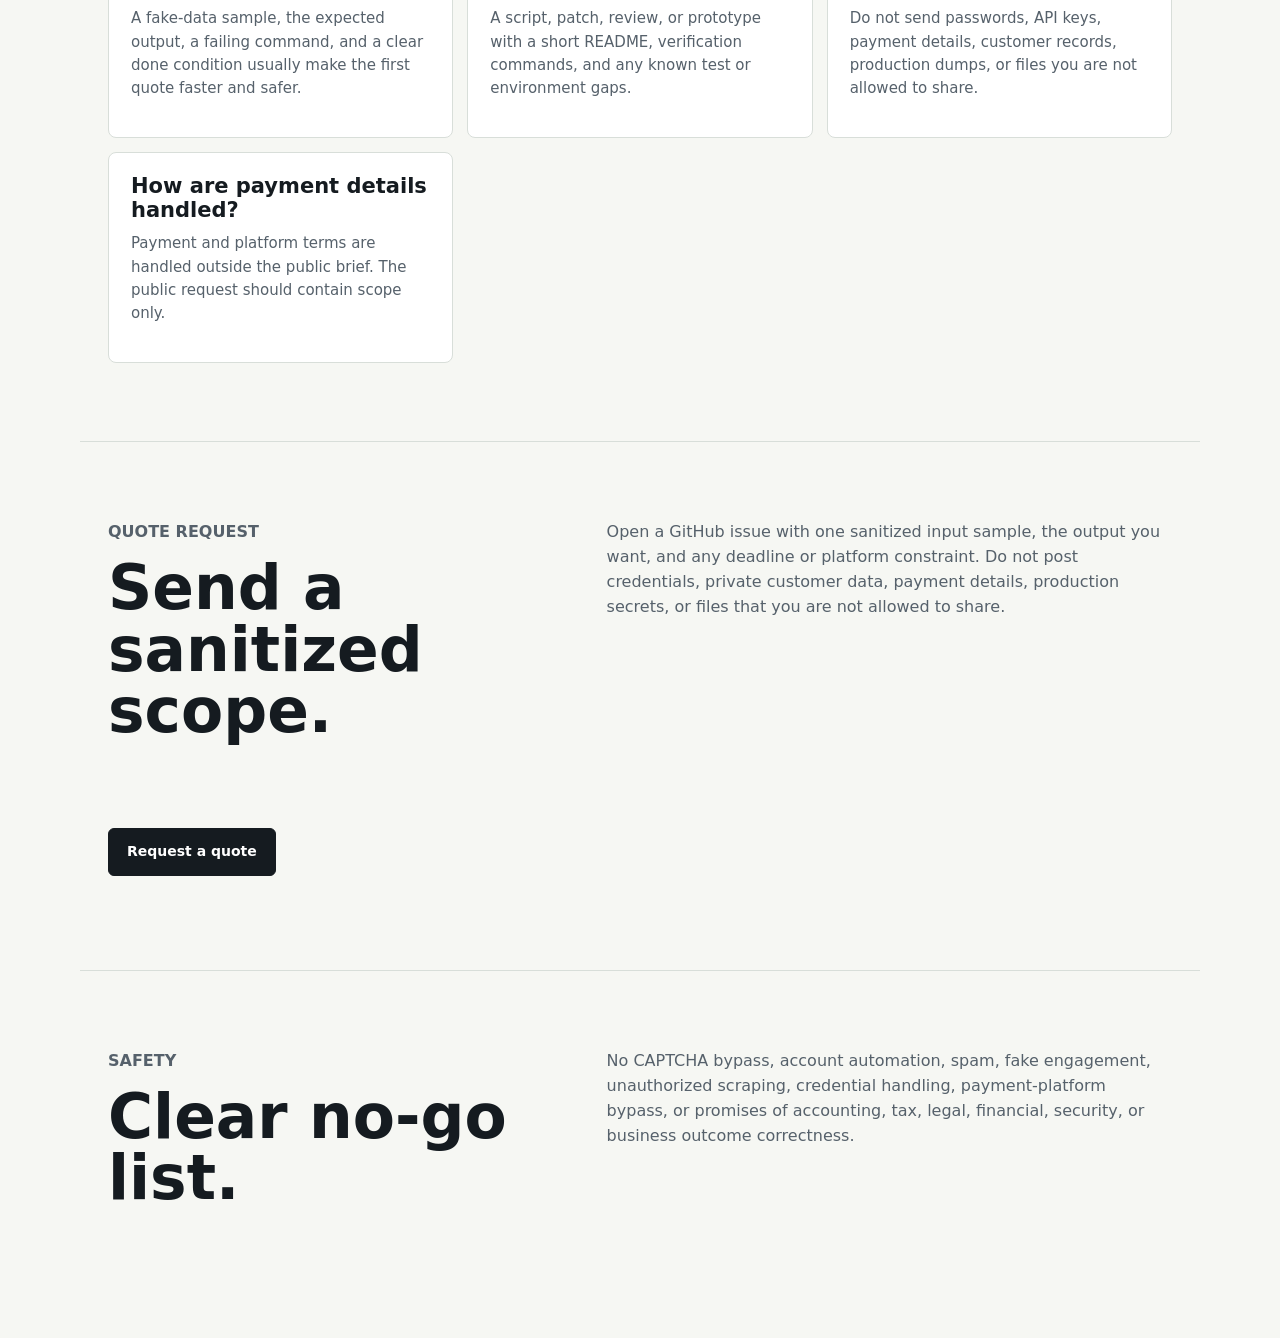
==== commit a7c88cbf: "Show CSV reconciliation proof before outreach Add a concrete reconciliation case study and wire it i" ====
--- a/index.html
+++ b/index.html
@@ -210,6 +210,10 @@
             Read the CSV reconciliation checklist
           </a>
           <span aria-hidden="true"> · </span>
+          <a class="text-link" href="cases/csv-reconciliation-case-study.html">
+            View a CSV reconciliation case study
+          </a>
+          <span aria-hidden="true"> · </span>
           <a class="text-link" href="guides/codex-repo-readiness-checklist.html">
             Read the Codex repo readiness checklist
           </a>
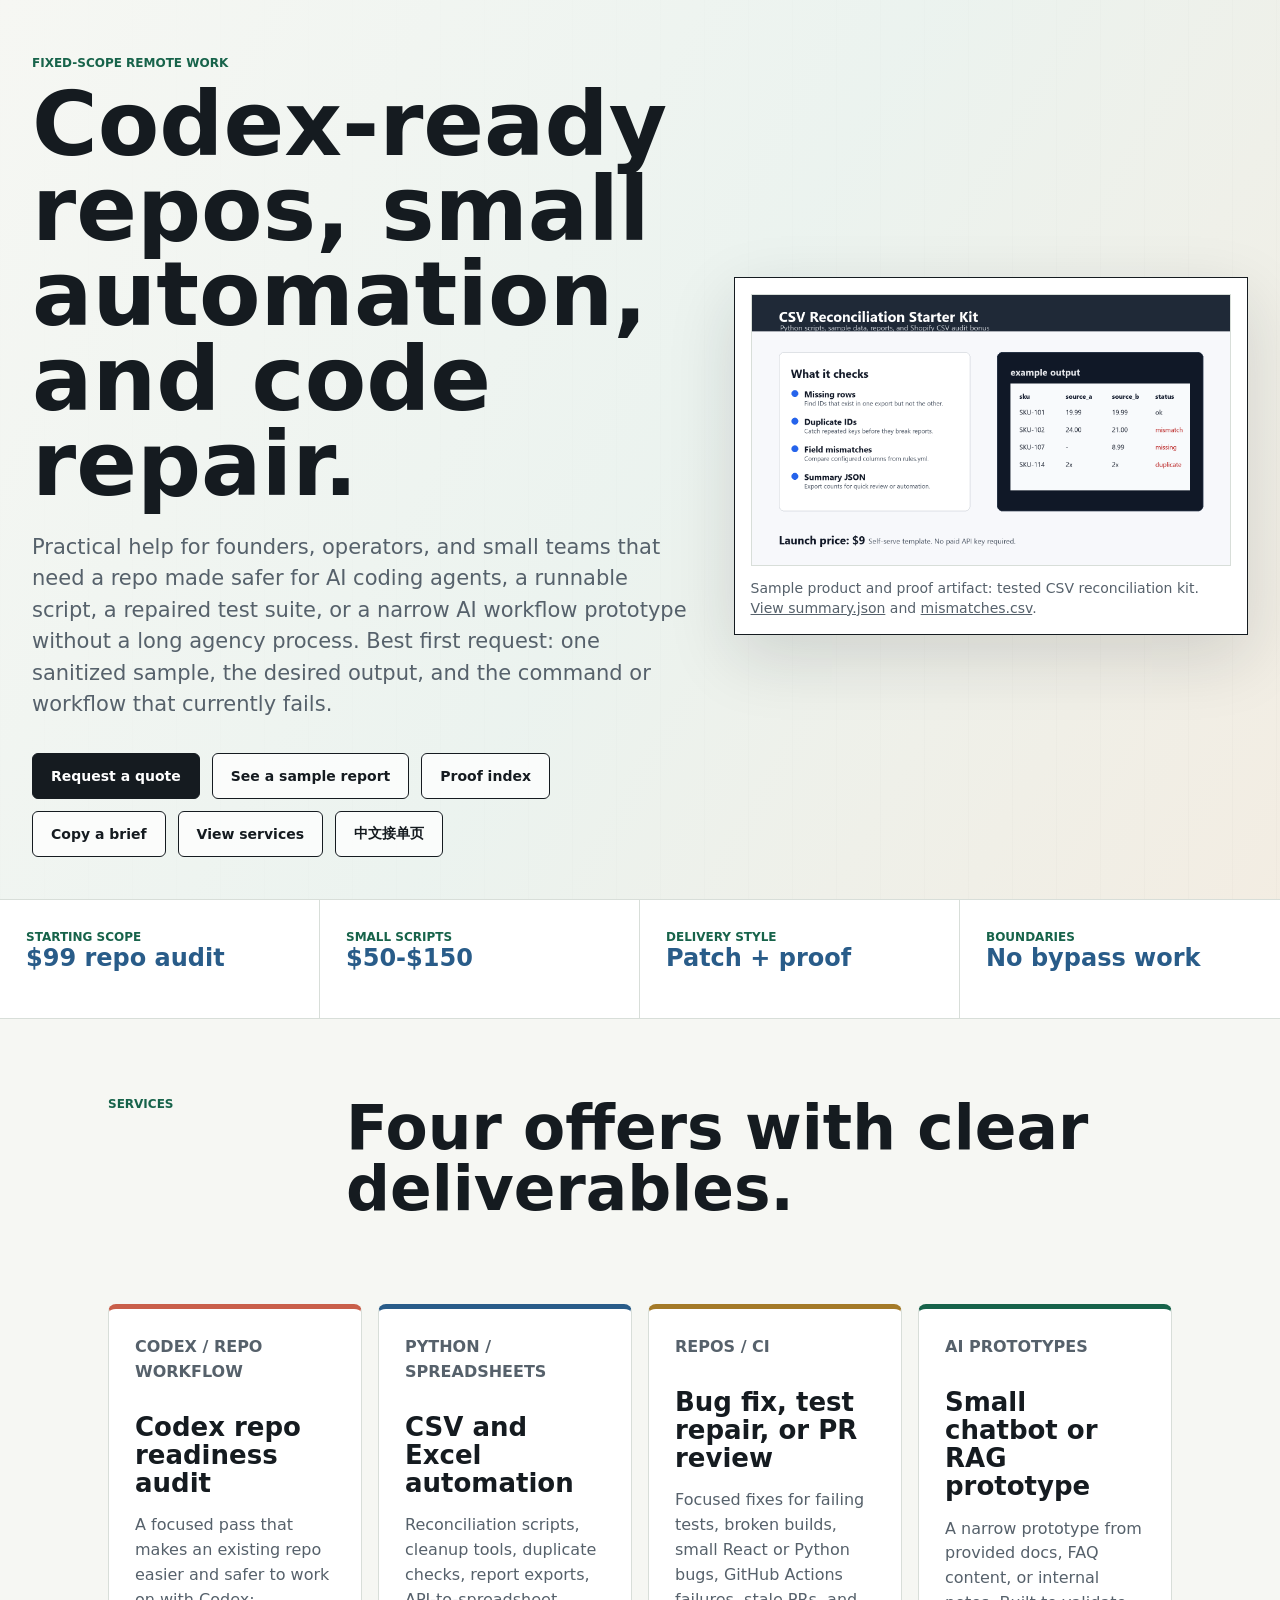
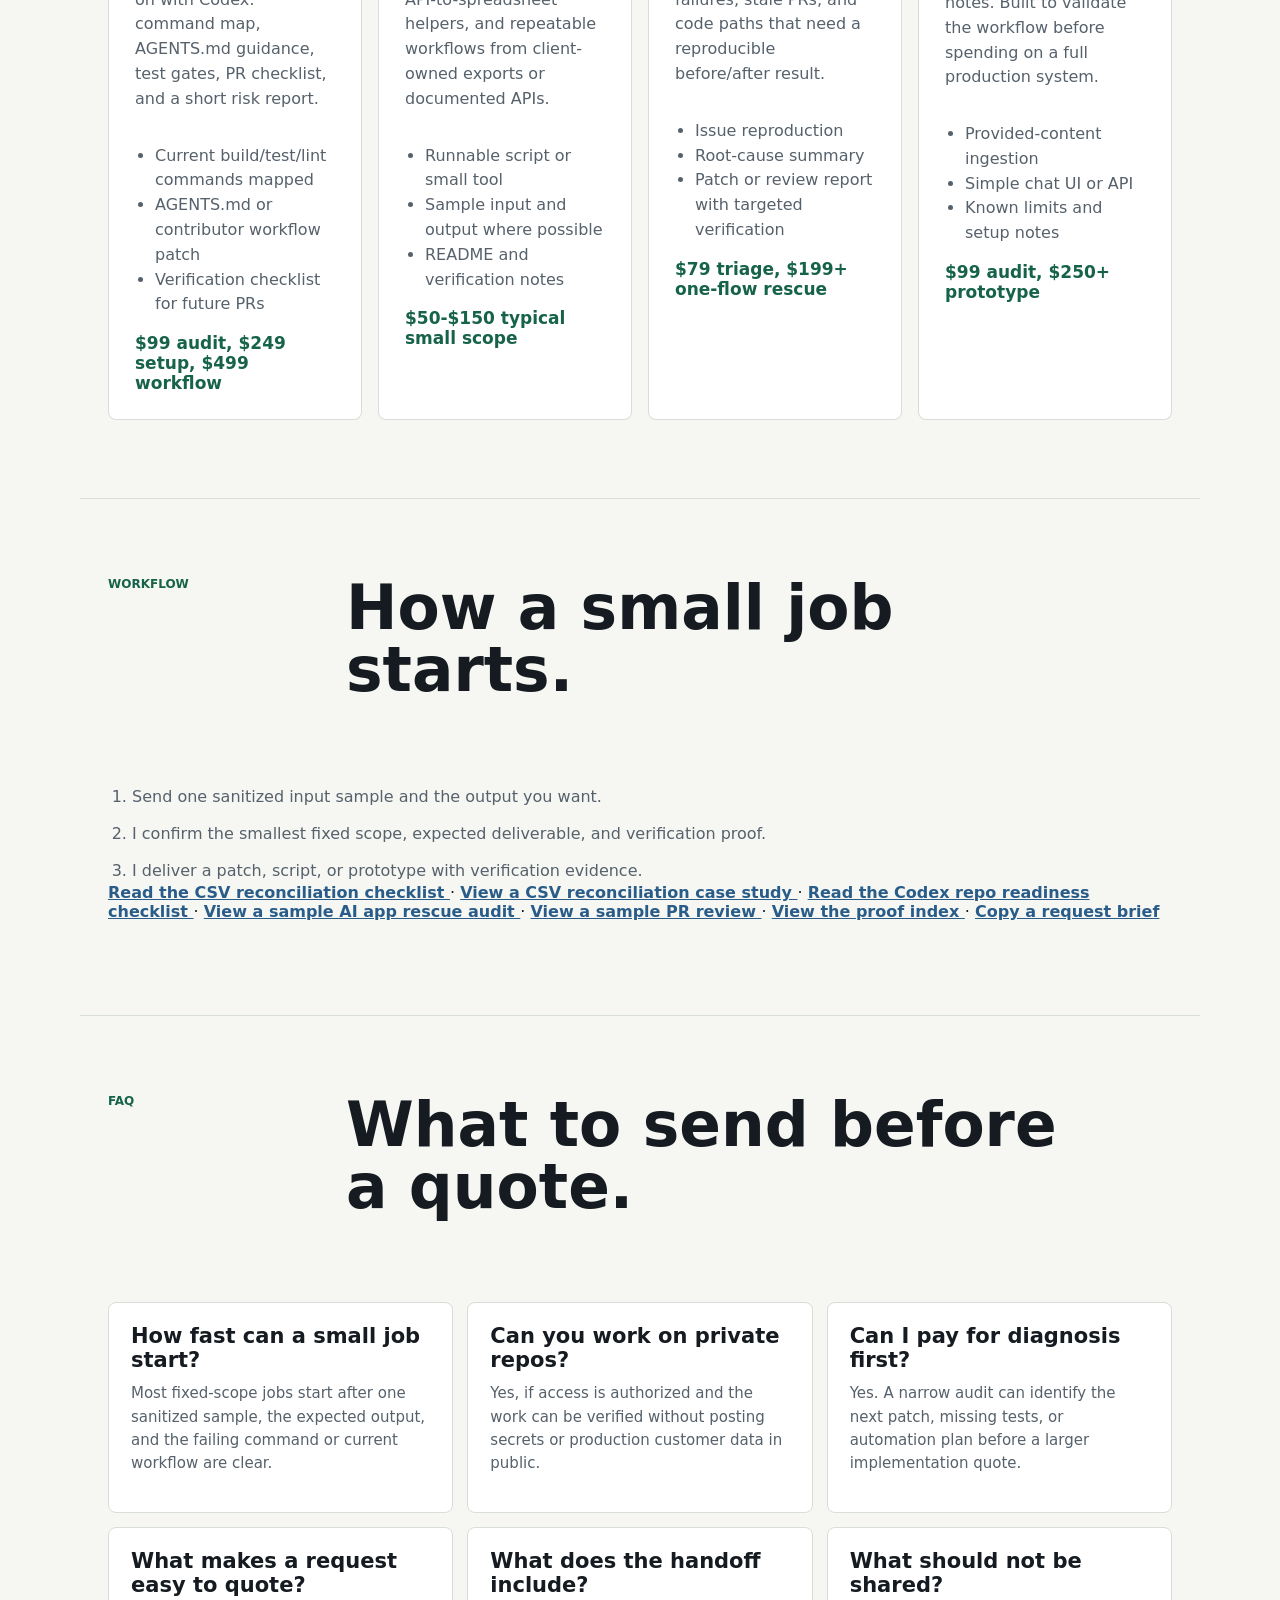
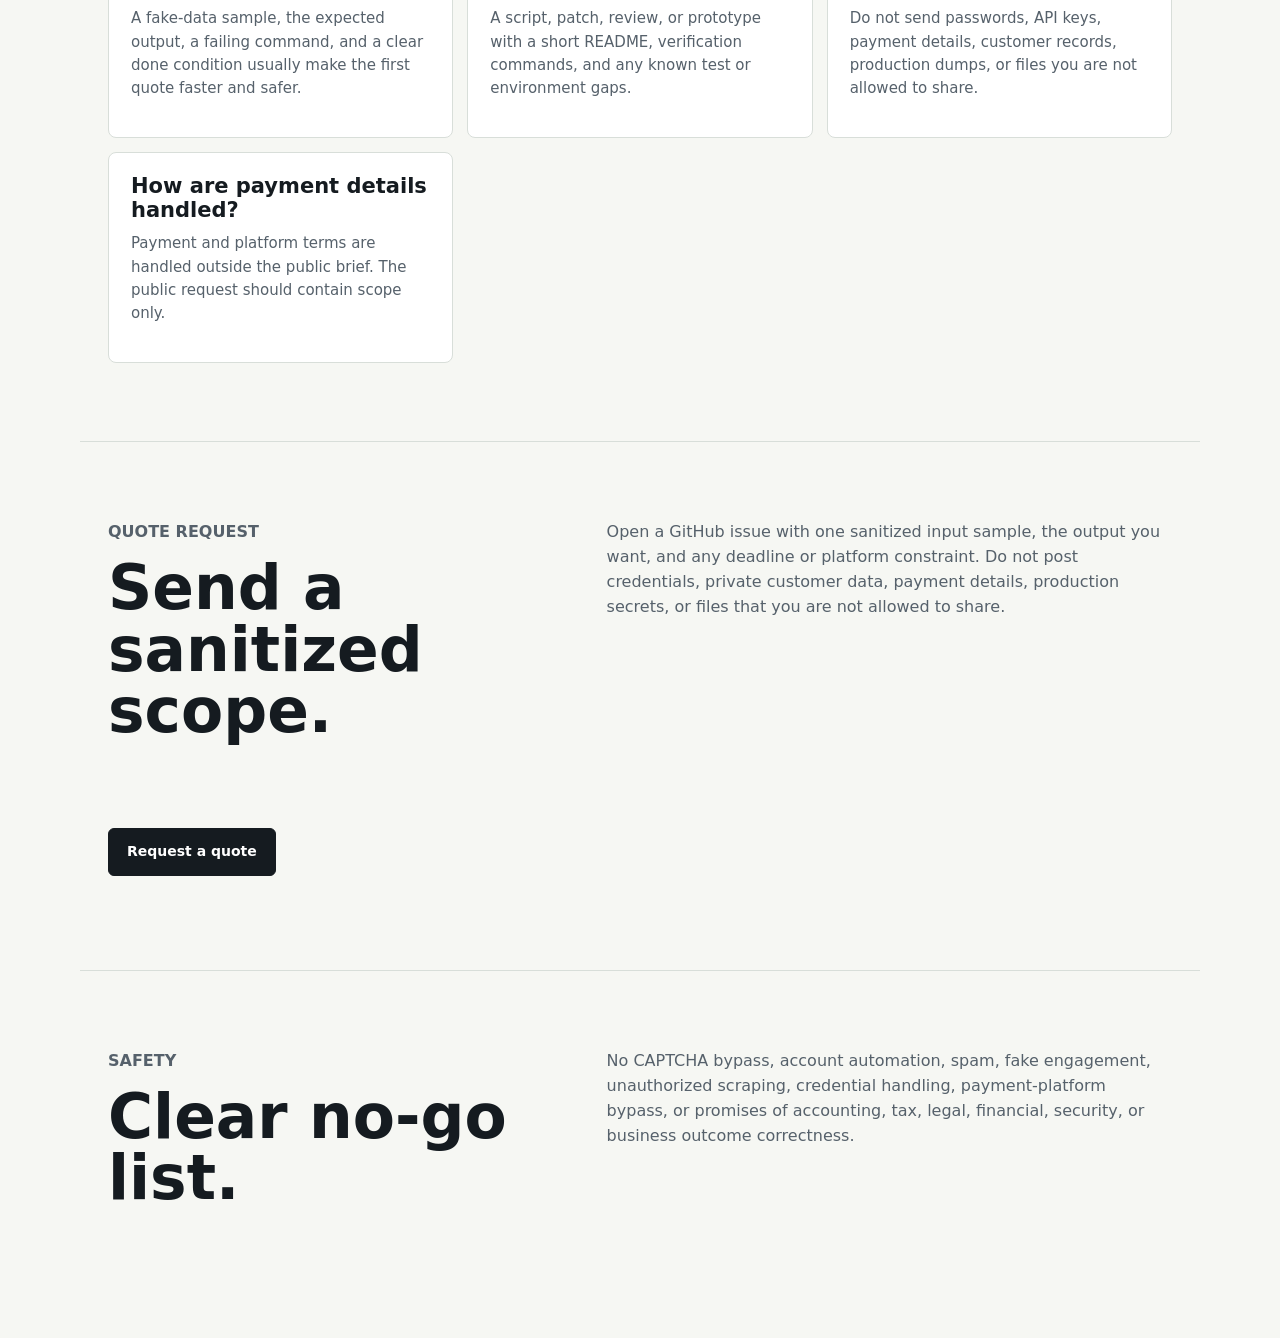
==== commit 6e48d76c: "Make proof evidence easier to evaluate Constraint: Public portfolio needs reusable proof links witho" ====
--- a/index.html
+++ b/index.html
@@ -85,6 +85,7 @@
           <div class="actions" aria-label="Primary actions">
             <a class="button primary" href="https://github.com/xyjk0511/codex-services-portfolio/issues/new?template=service-request.yml">Request a quote</a>
             <a class="button secondary" href="cases/ai-app-rescue-sample-report.html">See a sample report</a>
+            <a class="button secondary" href="cases/proof-index.html">Proof index</a>
             <a class="button secondary" href="examples/request-briefs.html">Copy a brief</a>
             <a class="button secondary" href="#services">View services</a>
             <a class="button secondary" href="zh-cn.html">中文接单页</a>
@@ -226,6 +227,10 @@
             View a sample PR review
           </a>
           <span aria-hidden="true"> · </span>
+          <a class="text-link" href="cases/proof-index.html">
+            View the proof index
+          </a>
+          <span aria-hidden="true"> · </span>
           <a class="text-link" href="examples/request-briefs.html">
             Copy a request brief
           </a>
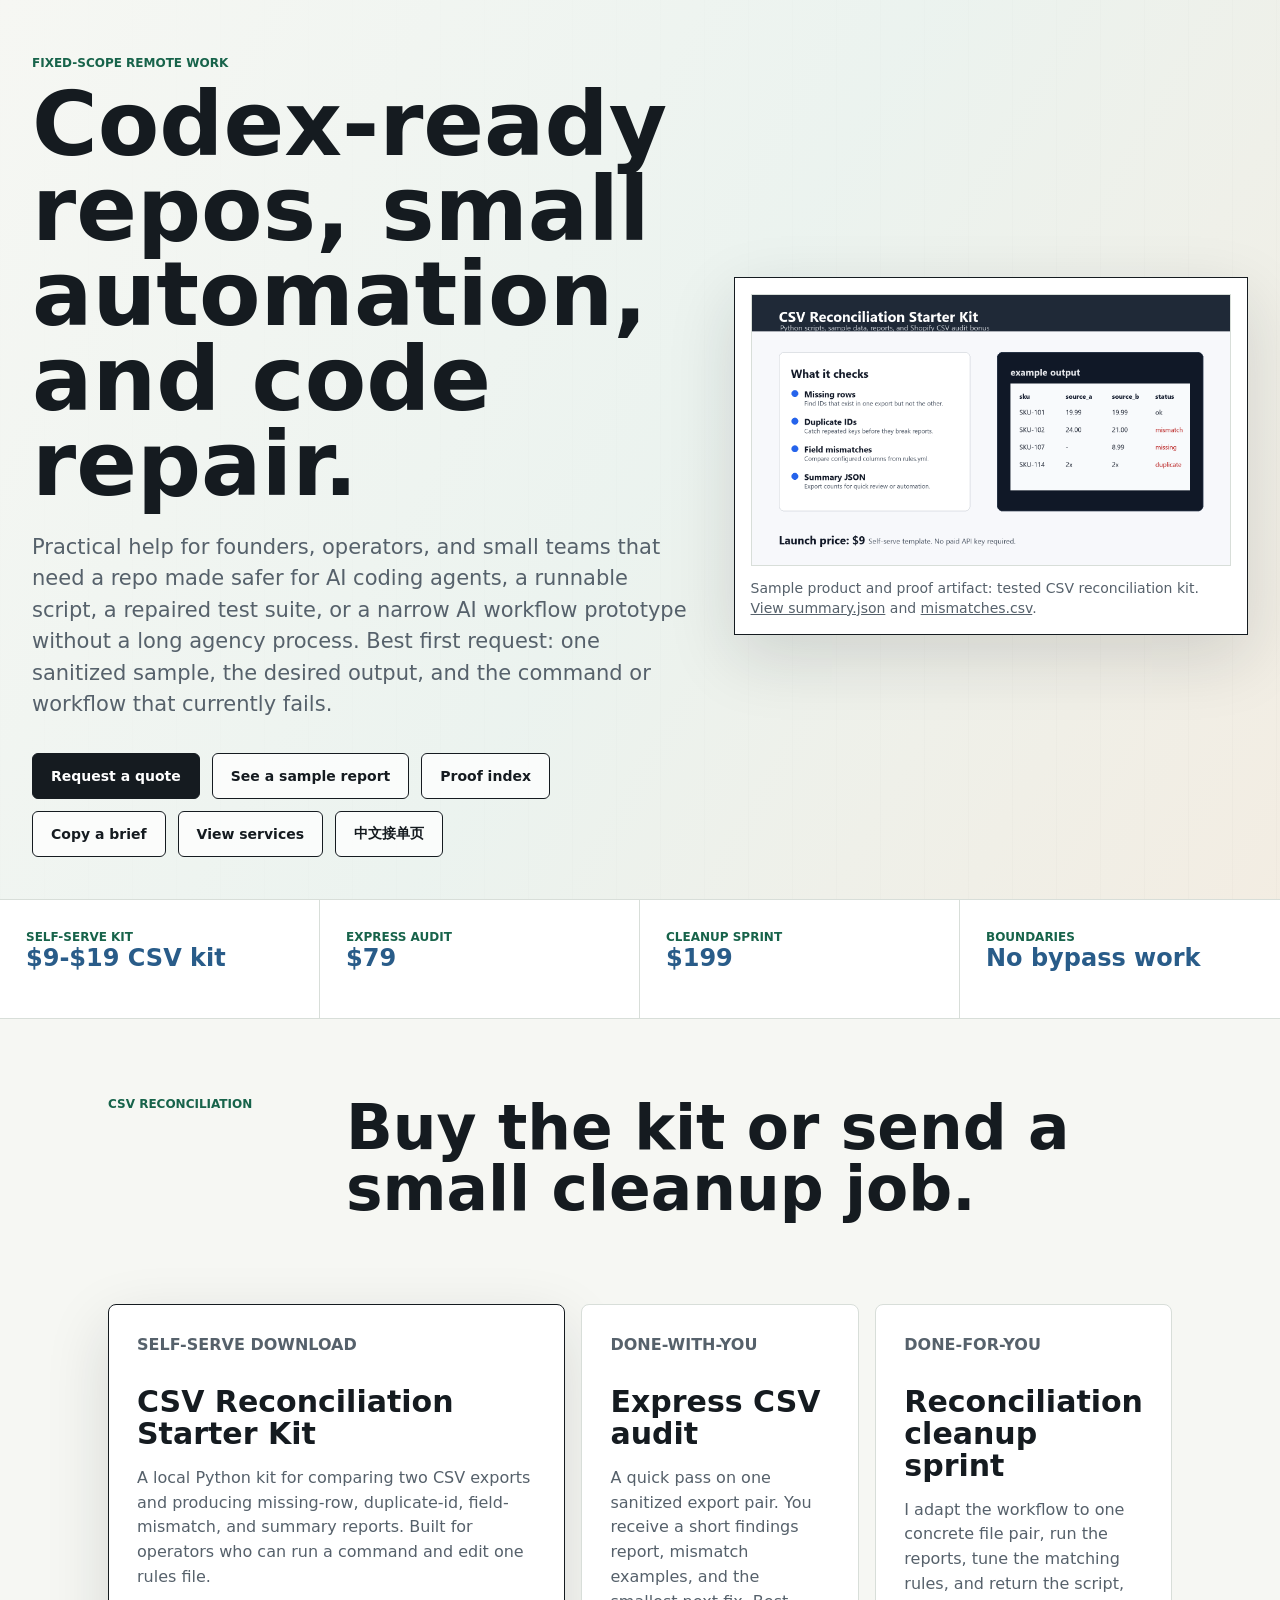
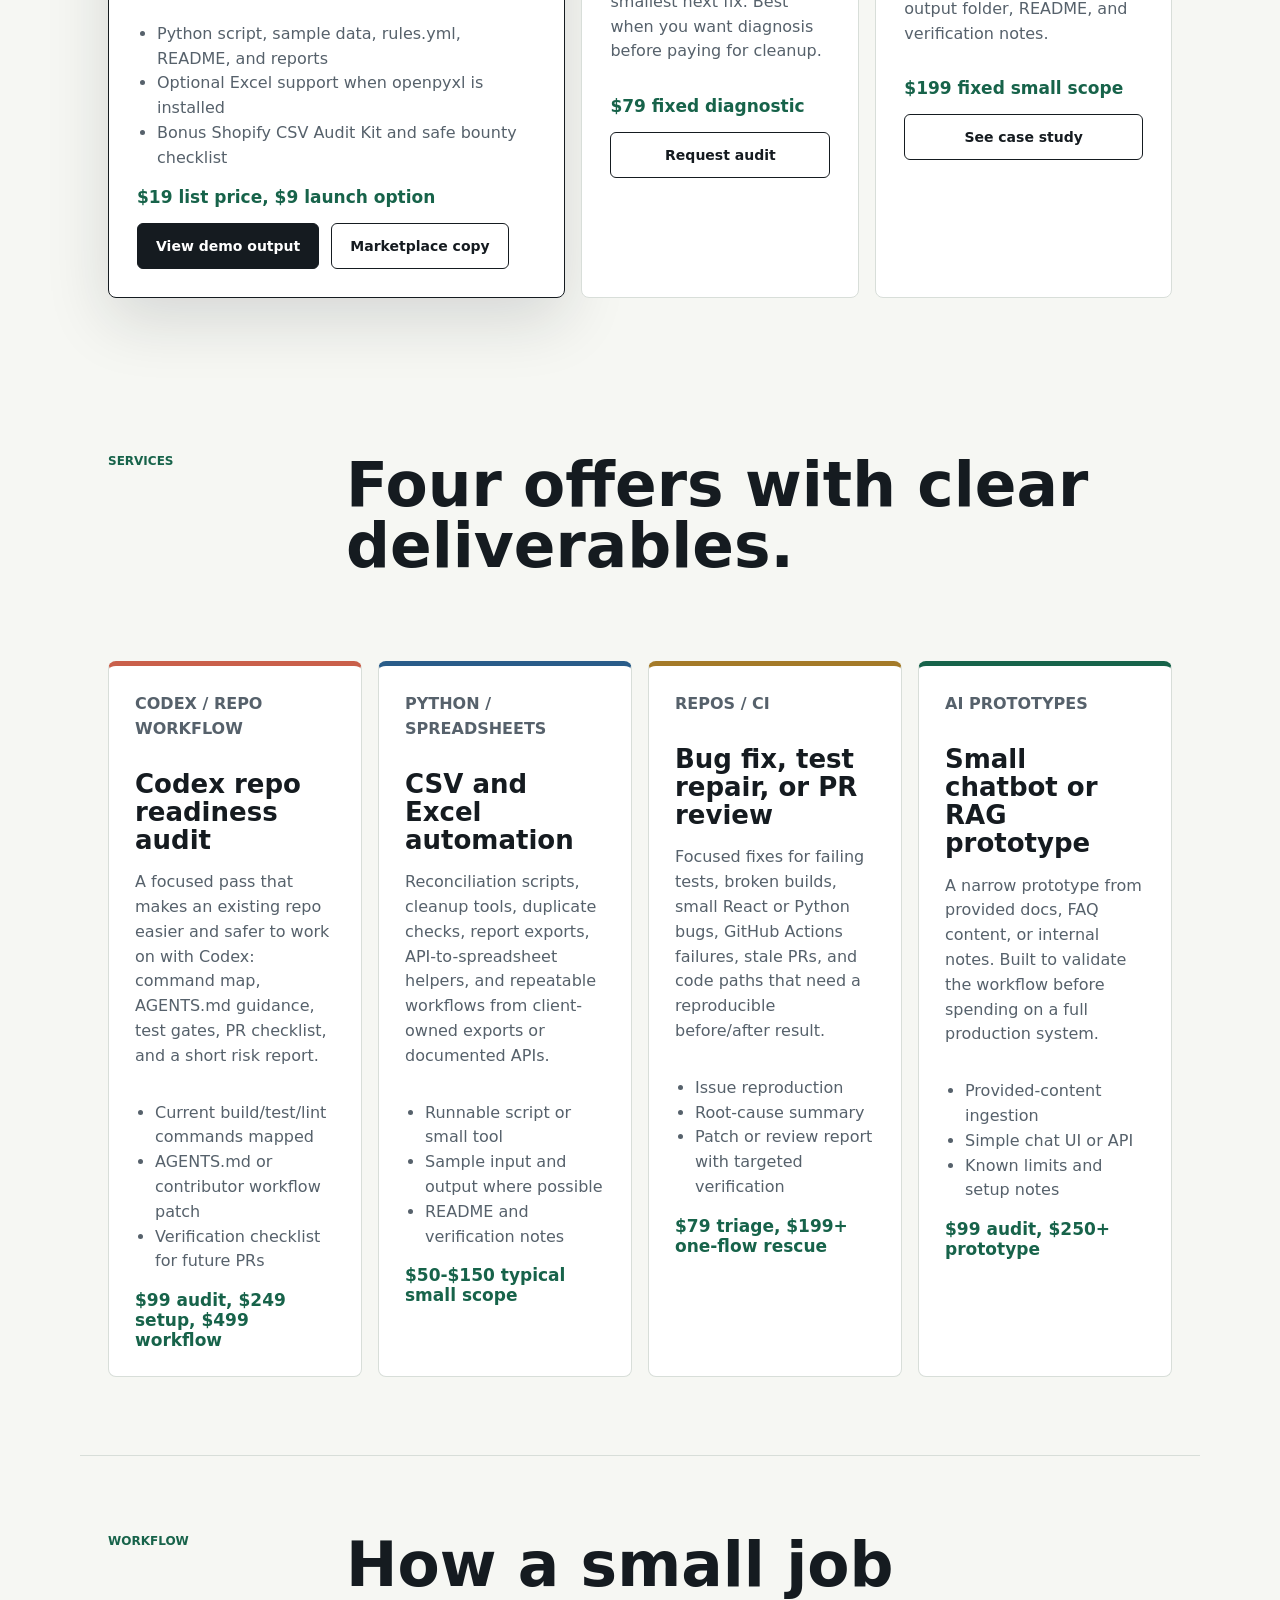
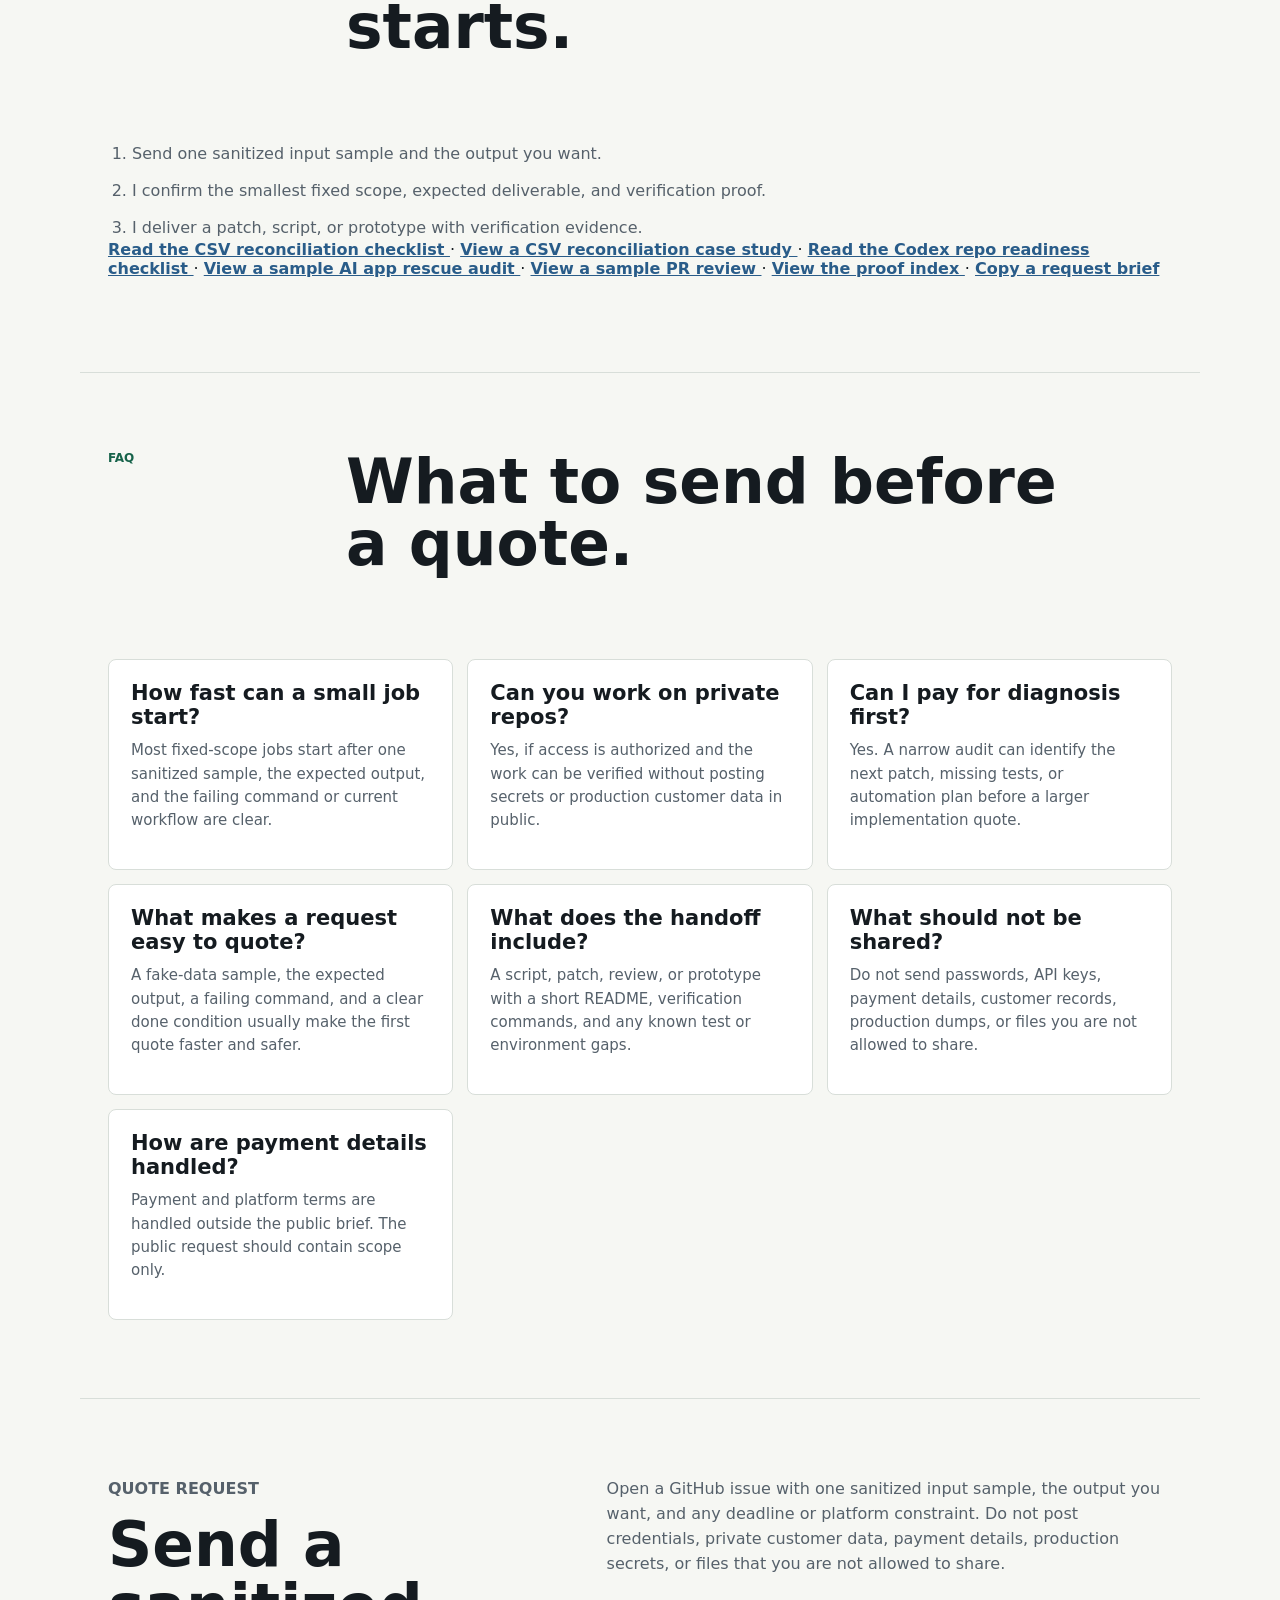
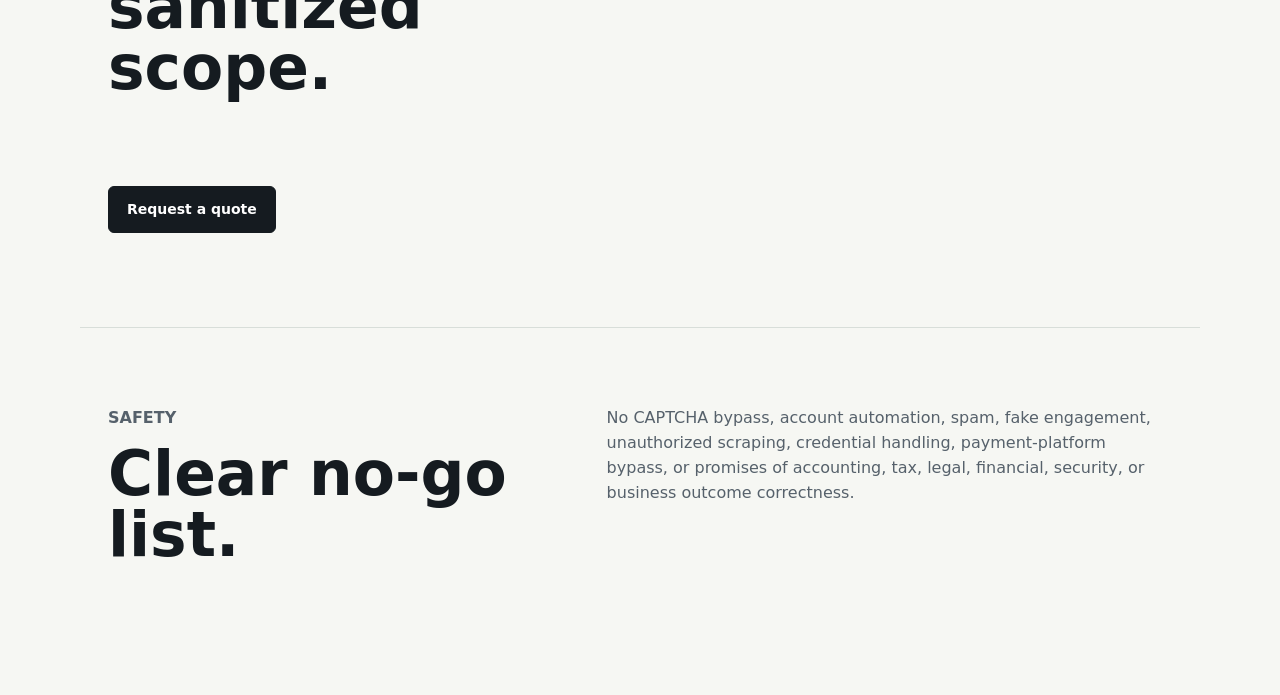
==== commit 763761a2: "Make the CSV kit easier to sell from the portfolio Constraint: Public pages must not expose private " ====
--- a/index.html
+++ b/index.html
@@ -107,20 +107,70 @@
 
       <section class="proof-strip" aria-label="Working boundaries">
         <div>
-          <span>Starting scope</span>
-          <strong>$99 repo audit</strong>
-        </div>
-        <div>
-          <span>Small scripts</span>
-          <strong>$50-$150</strong>
-        </div>
-        <div>
-          <span>Delivery style</span>
-          <strong>Patch + proof</strong>
+          <span>Self-serve kit</span>
+          <strong>$9-$19 CSV kit</strong>
+        </div>
+        <div>
+          <span>Express audit</span>
+          <strong>$79</strong>
+        </div>
+        <div>
+          <span>Cleanup sprint</span>
+          <strong>$199</strong>
         </div>
         <div>
           <span>Boundaries</span>
           <strong>No bypass work</strong>
+        </div>
+      </section>
+
+      <section id="csv-offers" class="product-section" aria-labelledby="csv-offers-title">
+        <div class="section-heading">
+          <p class="eyebrow">CSV reconciliation</p>
+          <h2 id="csv-offers-title">Buy the kit or send a small cleanup job.</h2>
+        </div>
+        <div class="product-grid">
+          <article class="product-card featured">
+            <p class="tag">Self-serve download</p>
+            <h3>CSV Reconciliation Starter Kit</h3>
+            <p>
+              A local Python kit for comparing two CSV exports and producing
+              missing-row, duplicate-id, field-mismatch, and summary reports.
+              Built for operators who can run a command and edit one rules file.
+            </p>
+            <ul>
+              <li>Python script, sample data, rules.yml, README, and reports</li>
+              <li>Optional Excel support when openpyxl is installed</li>
+              <li>Bonus Shopify CSV Audit Kit and safe bounty checklist</li>
+            </ul>
+            <strong class="price">$19 list price, $9 launch option</strong>
+            <div class="mini-actions">
+              <a class="button primary" href="csv-kit/">View demo output</a>
+              <a class="button secondary" href="examples/csv-kit-marketplace-listing.html">Marketplace copy</a>
+            </div>
+          </article>
+          <article class="product-card">
+            <p class="tag">Done-with-you</p>
+            <h3>Express CSV audit</h3>
+            <p>
+              A quick pass on one sanitized export pair. You receive a short
+              findings report, mismatch examples, and the smallest next fix.
+              Best when you want diagnosis before paying for cleanup.
+            </p>
+            <strong class="price">$79 fixed diagnostic</strong>
+            <a class="button secondary" href="https://github.com/xyjk0511/codex-services-portfolio/issues/new?template=service-request.yml">Request audit</a>
+          </article>
+          <article class="product-card">
+            <p class="tag">Done-for-you</p>
+            <h3>Reconciliation cleanup sprint</h3>
+            <p>
+              I adapt the workflow to one concrete file pair, run the reports,
+              tune the matching rules, and return the script, output folder,
+              README, and verification notes.
+            </p>
+            <strong class="price">$199 fixed small scope</strong>
+            <a class="button secondary" href="cases/csv-reconciliation-case-study.html">See case study</a>
+          </article>
         </div>
       </section>
 
--- a/styles.css
+++ b/styles.css
@@ -163,6 +163,7 @@
 }
 
 .service-section,
+.product-section,
 .workflow,
 .boundaries {
   margin: 0 auto;
@@ -188,6 +189,56 @@
   display: grid;
   grid-template-columns: repeat(4, 1fr);
   gap: 16px;
+}
+
+.product-section {
+  width: min(1120px, 100%);
+}
+
+.product-grid {
+  display: grid;
+  grid-template-columns: 1.35fr 0.82fr 0.82fr;
+  gap: 16px;
+}
+
+.product-card {
+  min-height: 360px;
+  display: grid;
+  align-content: start;
+  gap: 16px;
+  padding: 28px;
+  background: var(--panel);
+  border: 1px solid var(--line);
+  border-radius: 8px;
+}
+
+.product-card.featured {
+  border: 1px solid var(--ink);
+  box-shadow: var(--shadow);
+}
+
+.product-card h3 {
+  margin-bottom: 0;
+  font-size: 30px;
+  line-height: 1.06;
+}
+
+.product-card p,
+.product-card ul {
+  color: var(--muted);
+  font-size: 16px;
+  line-height: 1.55;
+}
+
+.product-card ul {
+  margin: 0;
+  padding-left: 20px;
+}
+
+.mini-actions {
+  display: flex;
+  flex-wrap: wrap;
+  gap: 12px;
 }
 
 .service-card {
@@ -444,9 +495,14 @@
   }
 
   .service-section,
+  .product-section,
   .workflow,
   .faq-section,
   .boundaries {
     padding: 54px 18px;
   }
-}
+
+  .product-grid {
+    grid-template-columns: 1fr;
+  }
+}
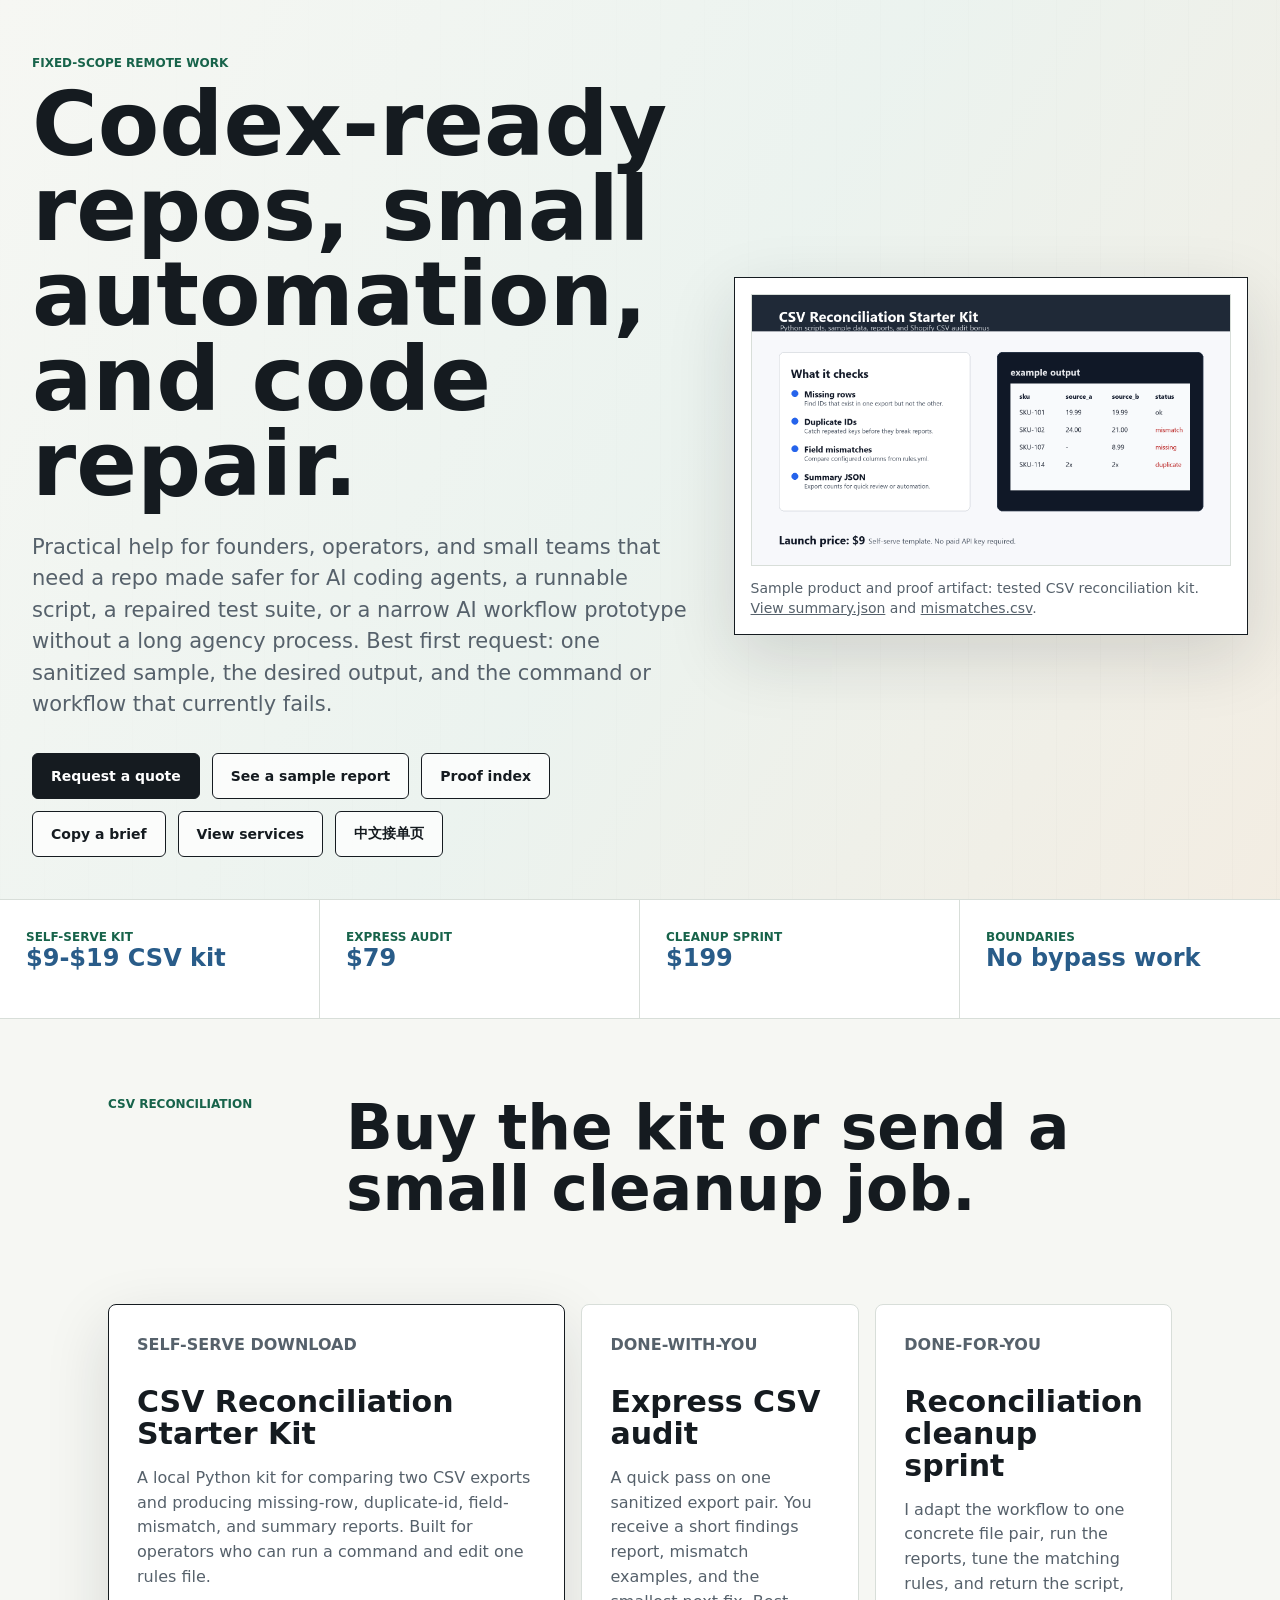
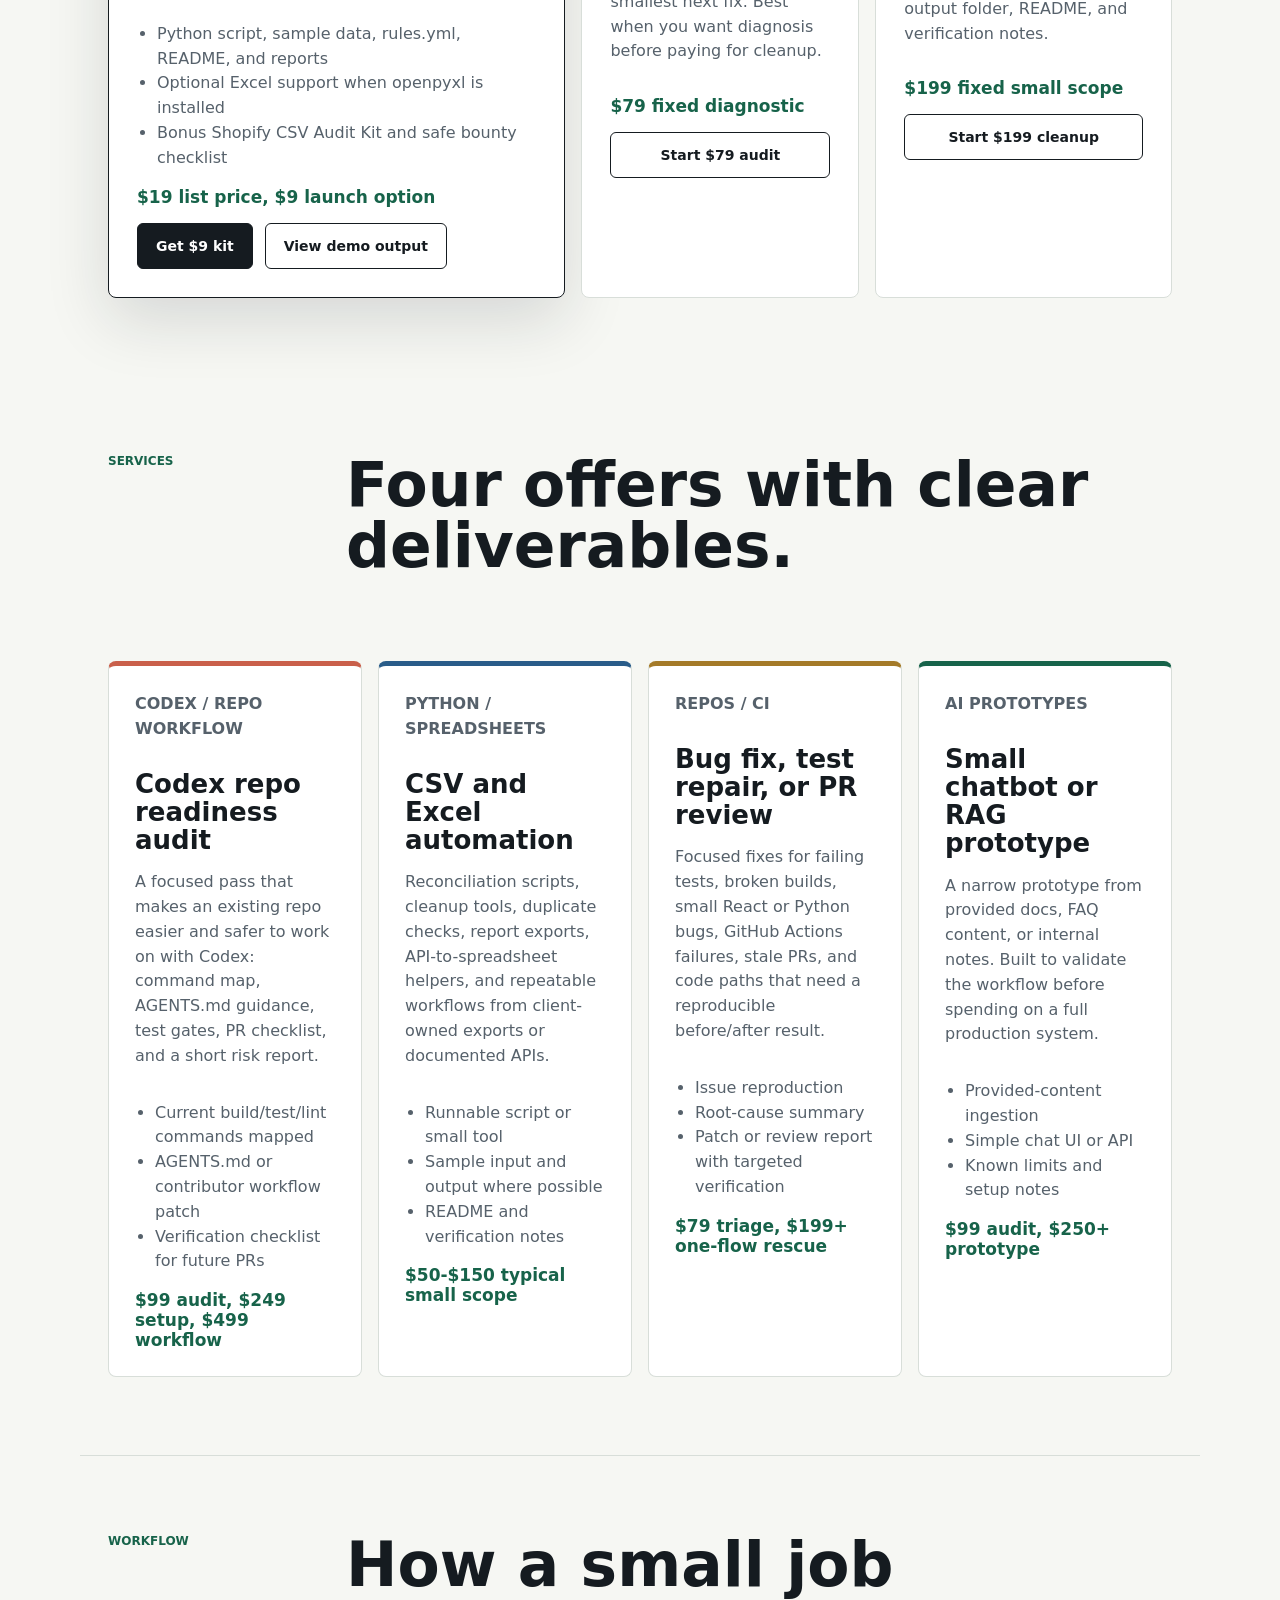
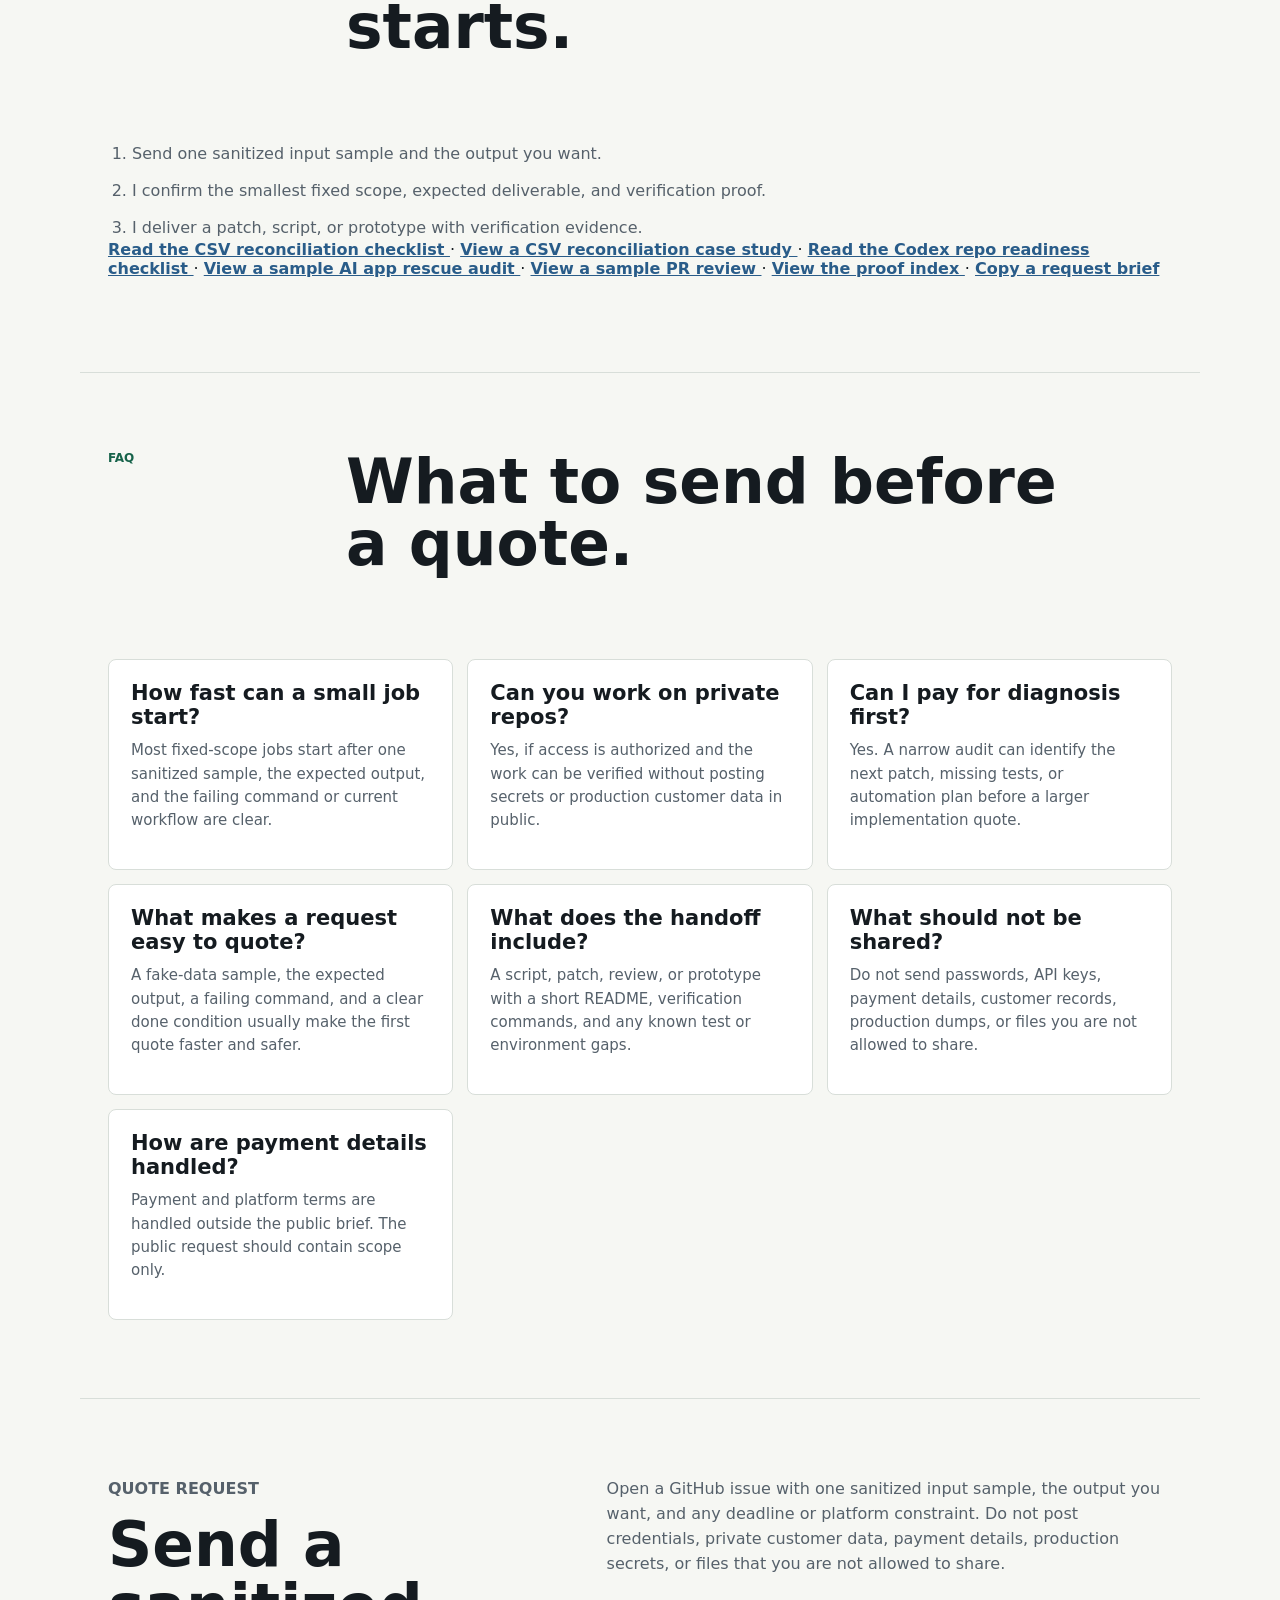
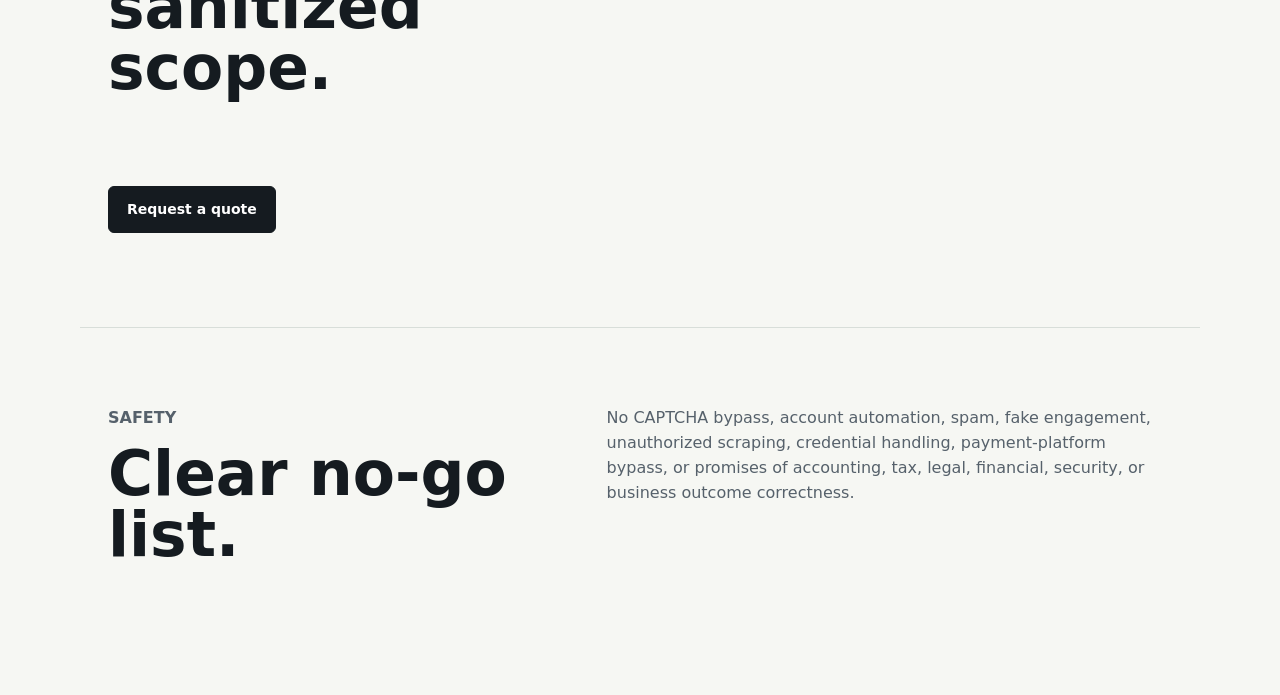
==== commit 1f539105: "Make the CSV offer path easier to request Constraint: Public sales pages must not expose private con" ====
--- a/index.html
+++ b/index.html
@@ -34,6 +34,27 @@
         "offers": [
           {
             "@type": "Offer",
+            "name": "CSV Reconciliation Starter Kit",
+            "price": 9,
+            "priceCurrency": "USD",
+            "url": "https://github.com/xyjk0511/codex-services-portfolio/issues/new?template=csv-kit-request.yml"
+          },
+          {
+            "@type": "Offer",
+            "name": "Express CSV audit",
+            "price": 79,
+            "priceCurrency": "USD",
+            "url": "https://github.com/xyjk0511/codex-services-portfolio/issues/new?template=csv-kit-request.yml"
+          },
+          {
+            "@type": "Offer",
+            "name": "CSV reconciliation cleanup sprint",
+            "price": 199,
+            "priceCurrency": "USD",
+            "url": "https://github.com/xyjk0511/codex-services-portfolio/issues/new?template=csv-kit-request.yml"
+          },
+          {
+            "@type": "Offer",
             "name": "Codex repo readiness audit",
             "priceCurrency": "USD",
             "priceSpecification": {
@@ -145,8 +166,8 @@
             </ul>
             <strong class="price">$19 list price, $9 launch option</strong>
             <div class="mini-actions">
-              <a class="button primary" href="csv-kit/">View demo output</a>
-              <a class="button secondary" href="examples/csv-kit-marketplace-listing.html">Marketplace copy</a>
+              <a class="button primary" href="https://github.com/xyjk0511/codex-services-portfolio/issues/new?template=csv-kit-request.yml">Get $9 kit</a>
+              <a class="button secondary" href="csv-kit/">View demo output</a>
             </div>
           </article>
           <article class="product-card">
@@ -158,7 +179,7 @@
               Best when you want diagnosis before paying for cleanup.
             </p>
             <strong class="price">$79 fixed diagnostic</strong>
-            <a class="button secondary" href="https://github.com/xyjk0511/codex-services-portfolio/issues/new?template=service-request.yml">Request audit</a>
+            <a class="button secondary" href="https://github.com/xyjk0511/codex-services-portfolio/issues/new?template=csv-kit-request.yml">Start $79 audit</a>
           </article>
           <article class="product-card">
             <p class="tag">Done-for-you</p>
@@ -169,7 +190,7 @@
               README, and verification notes.
             </p>
             <strong class="price">$199 fixed small scope</strong>
-            <a class="button secondary" href="cases/csv-reconciliation-case-study.html">See case study</a>
+            <a class="button secondary" href="https://github.com/xyjk0511/codex-services-portfolio/issues/new?template=csv-kit-request.yml">Start $199 cleanup</a>
           </article>
         </div>
       </section>
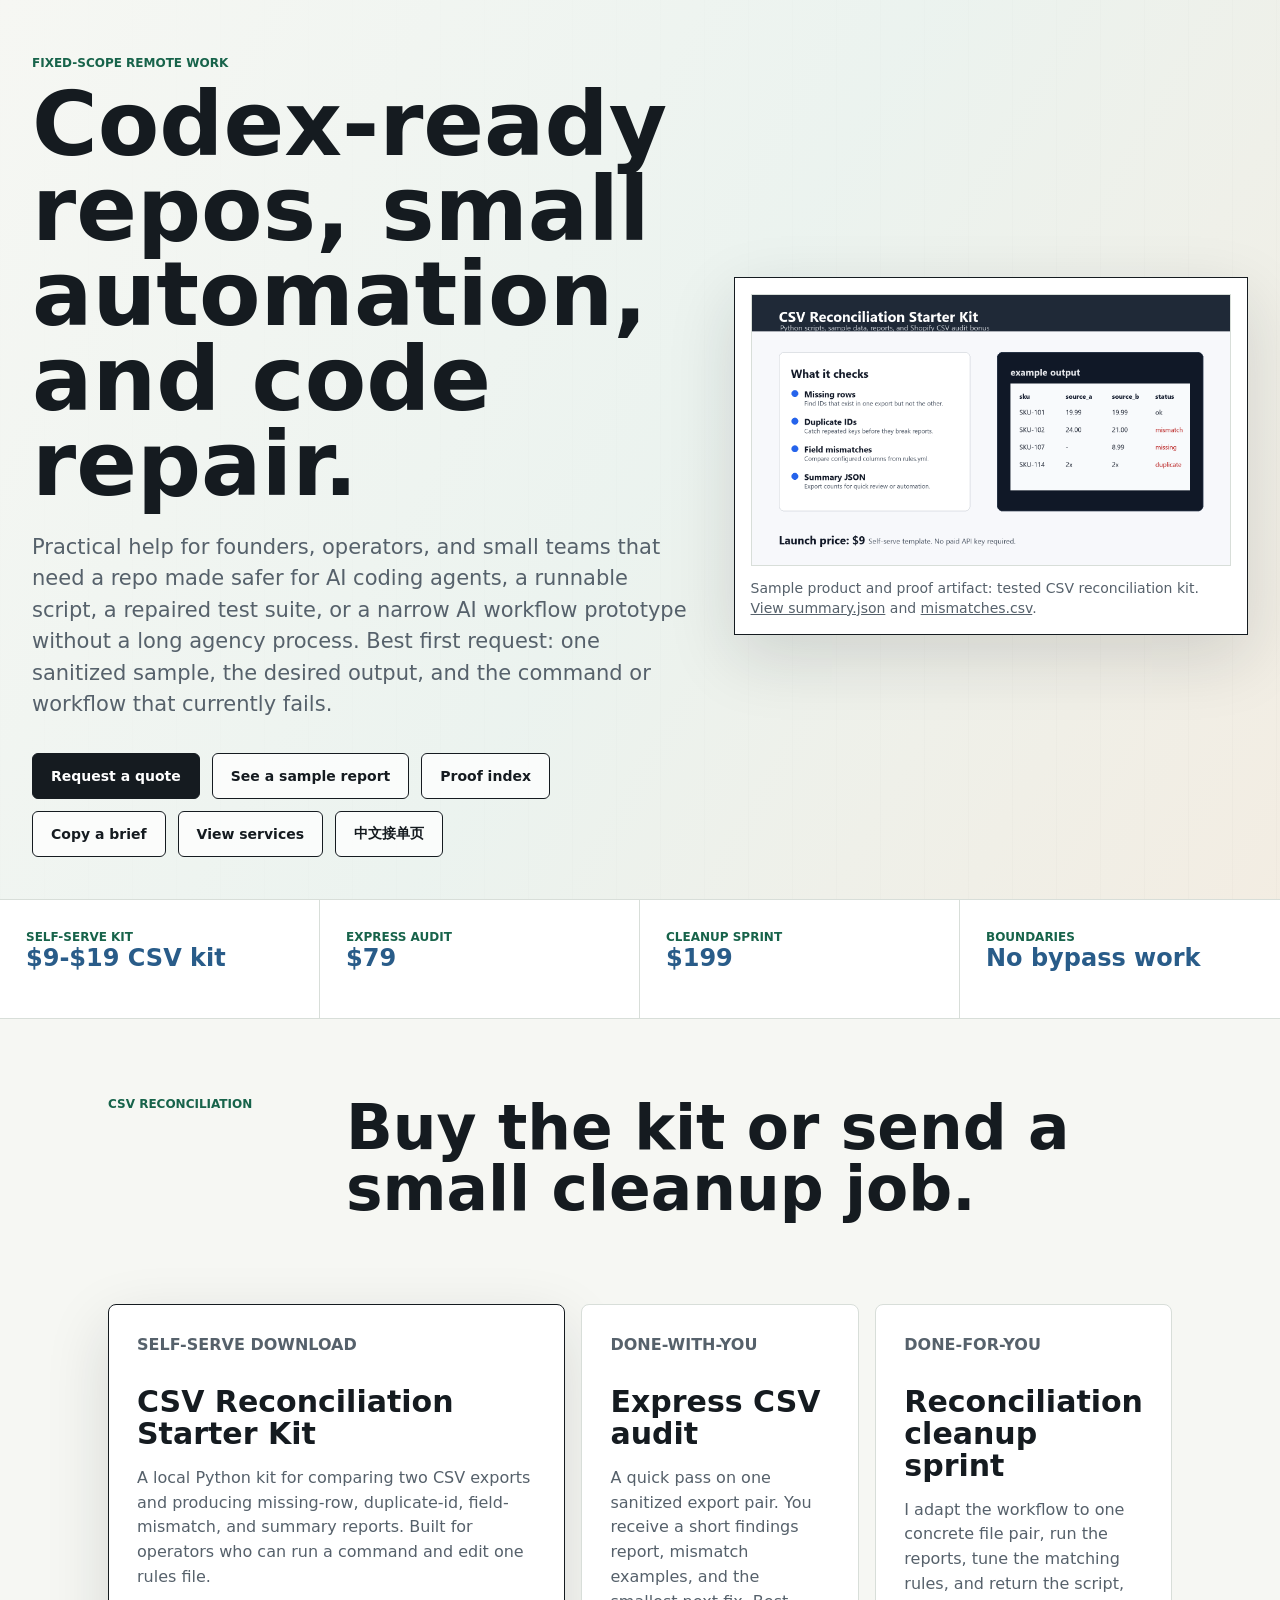
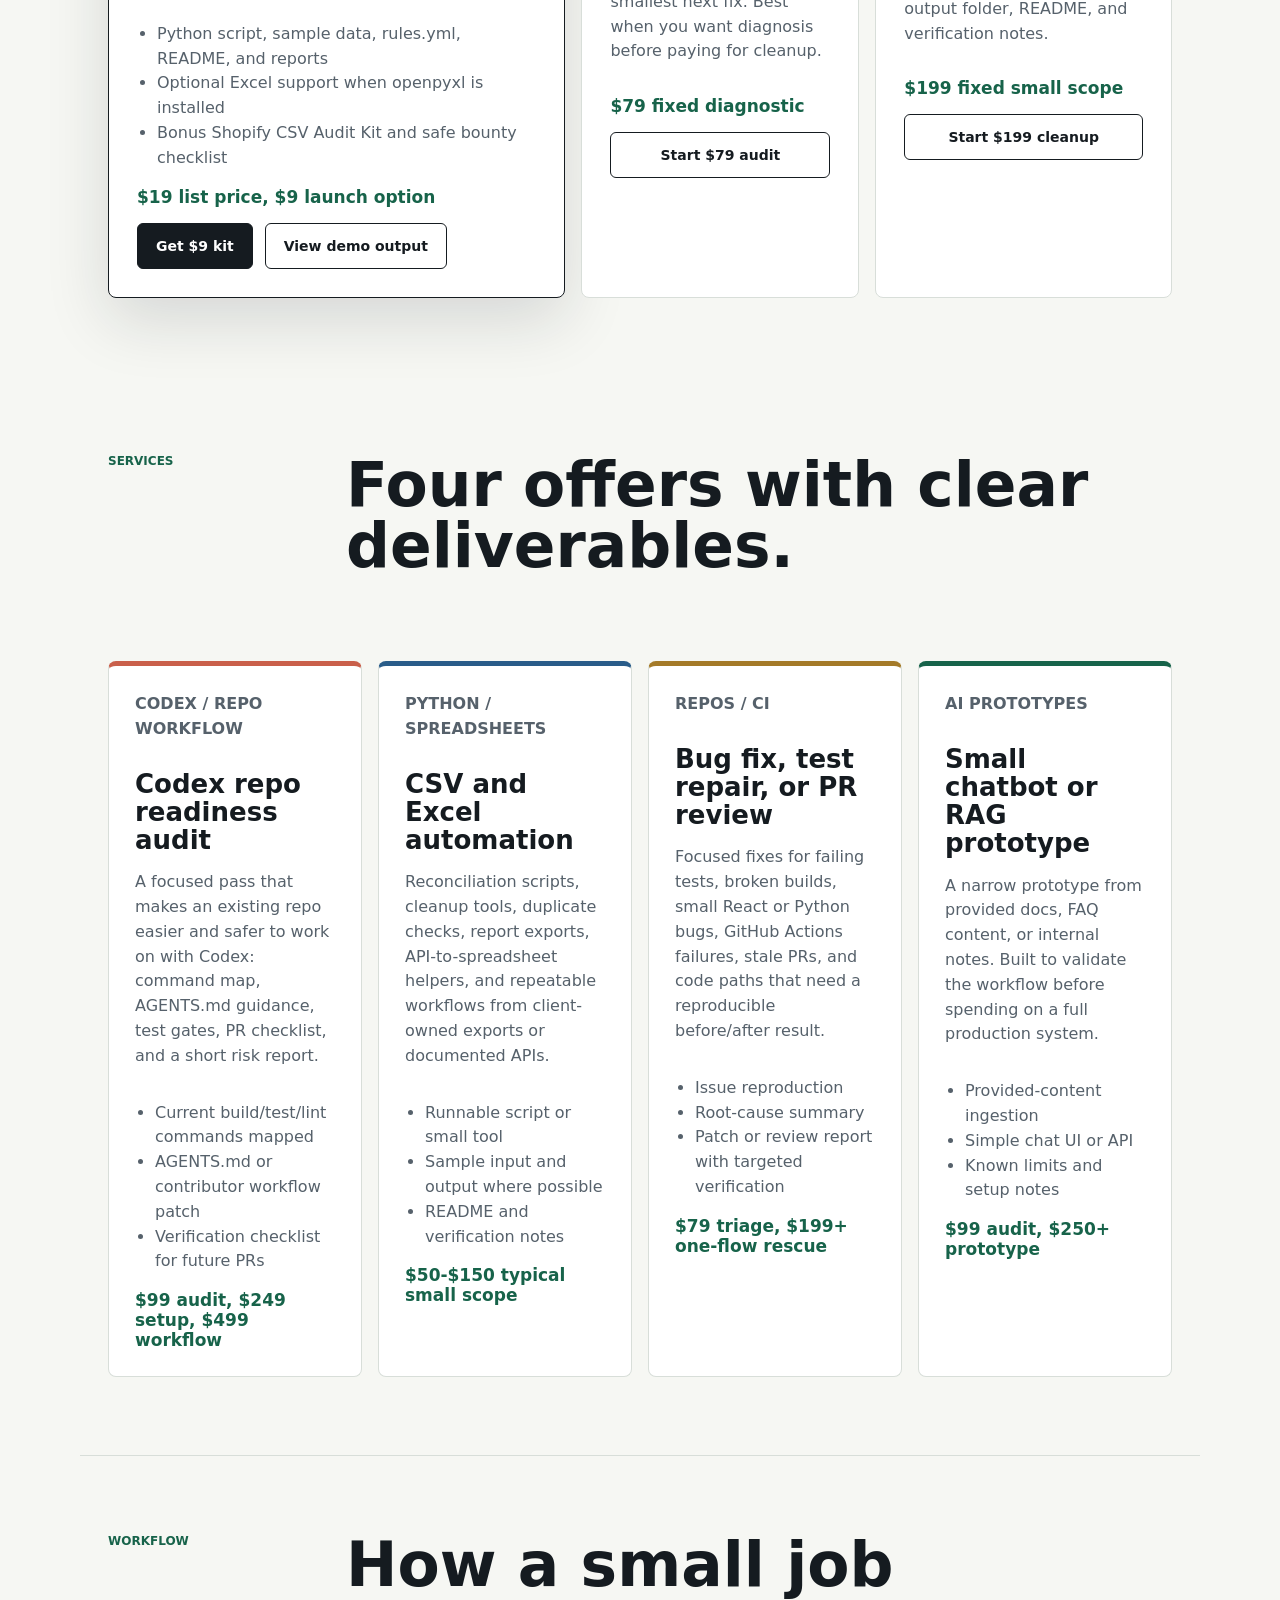
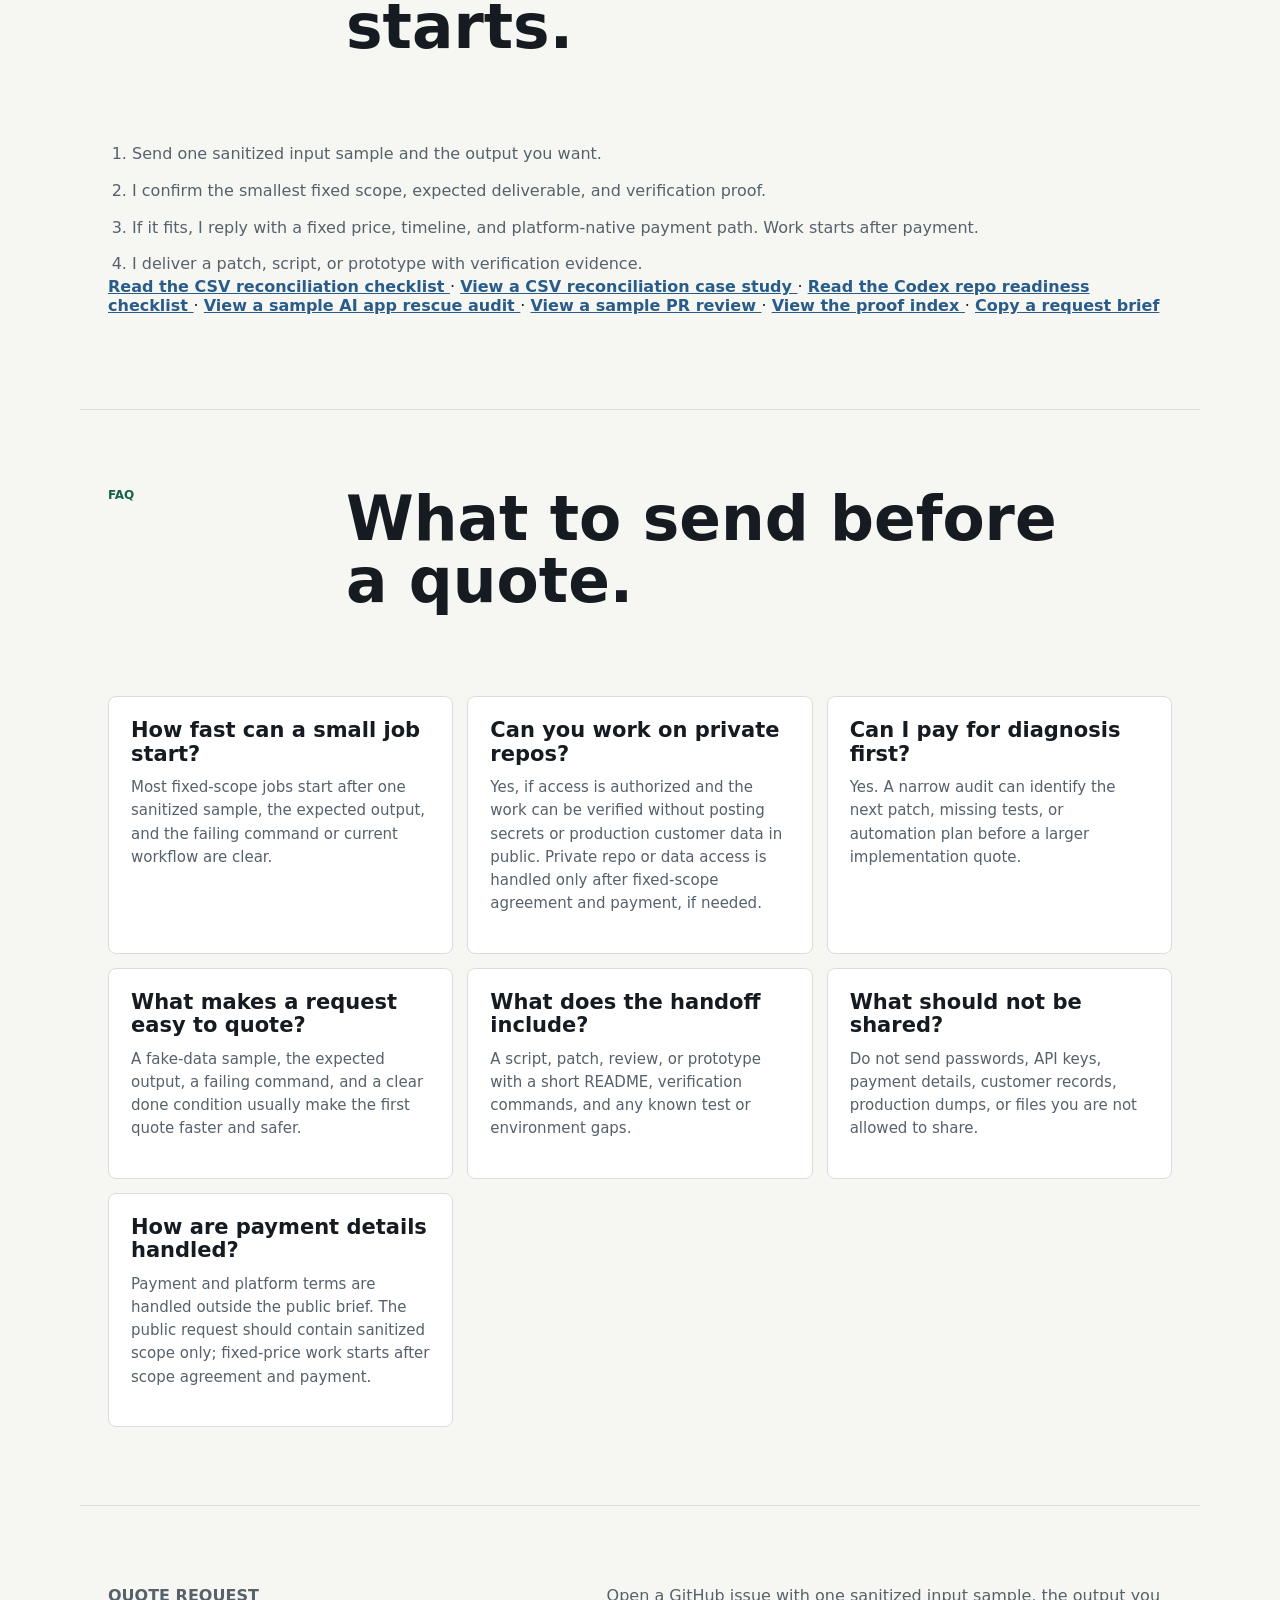
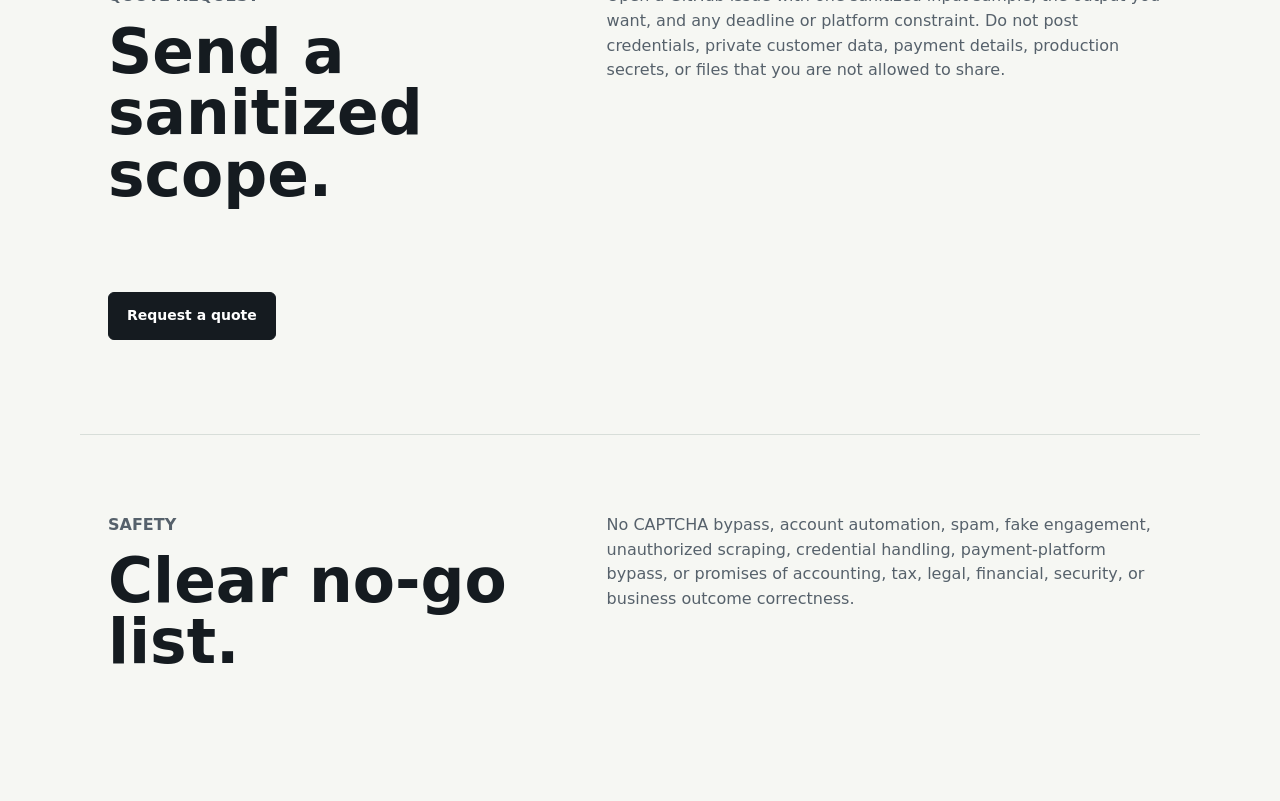
==== commit 5533cfef: "Make service requests closer to fixed-price work Constraint: Public issue forms must avoid private c" ====
--- a/index.html
+++ b/index.html
@@ -275,6 +275,7 @@
         <ol>
           <li>Send one sanitized input sample and the output you want.</li>
           <li>I confirm the smallest fixed scope, expected deliverable, and verification proof.</li>
+          <li>If it fits, I reply with a fixed price, timeline, and platform-native payment path. Work starts after payment.</li>
           <li>I deliver a patch, script, or prototype with verification evidence.</li>
         </ol>
         <p>
@@ -320,7 +321,7 @@
           </article>
           <article>
             <h3>Can you work on private repos?</h3>
-            <p>Yes, if access is authorized and the work can be verified without posting secrets or production customer data in public.</p>
+            <p>Yes, if access is authorized and the work can be verified without posting secrets or production customer data in public. Private repo or data access is handled only after fixed-scope agreement and payment, if needed.</p>
           </article>
           <article>
             <h3>Can I pay for diagnosis first?</h3>
@@ -340,7 +341,7 @@
           </article>
           <article>
             <h3>How are payment details handled?</h3>
-            <p>Payment and platform terms are handled outside the public brief. The public request should contain scope only.</p>
+            <p>Payment and platform terms are handled outside the public brief. The public request should contain sanitized scope only; fixed-price work starts after scope agreement and payment.</p>
           </article>
         </div>
       </section>
